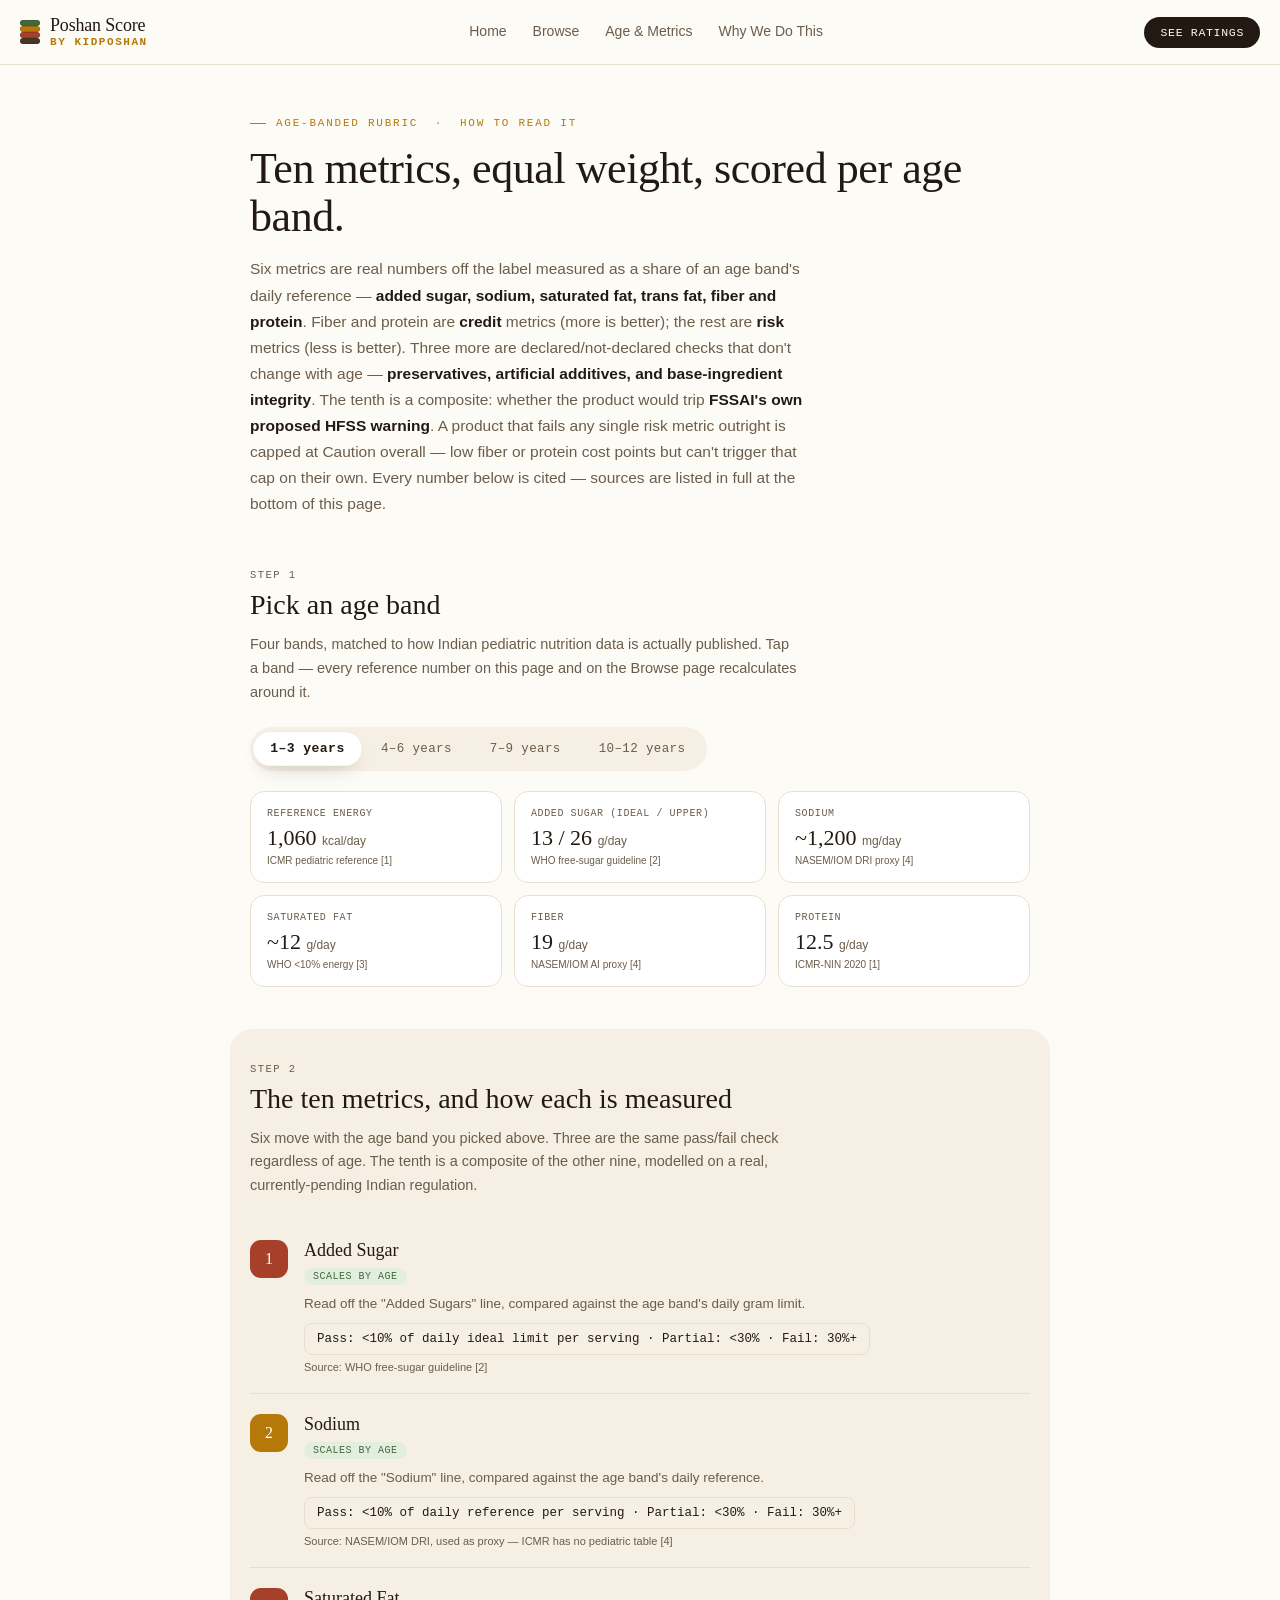
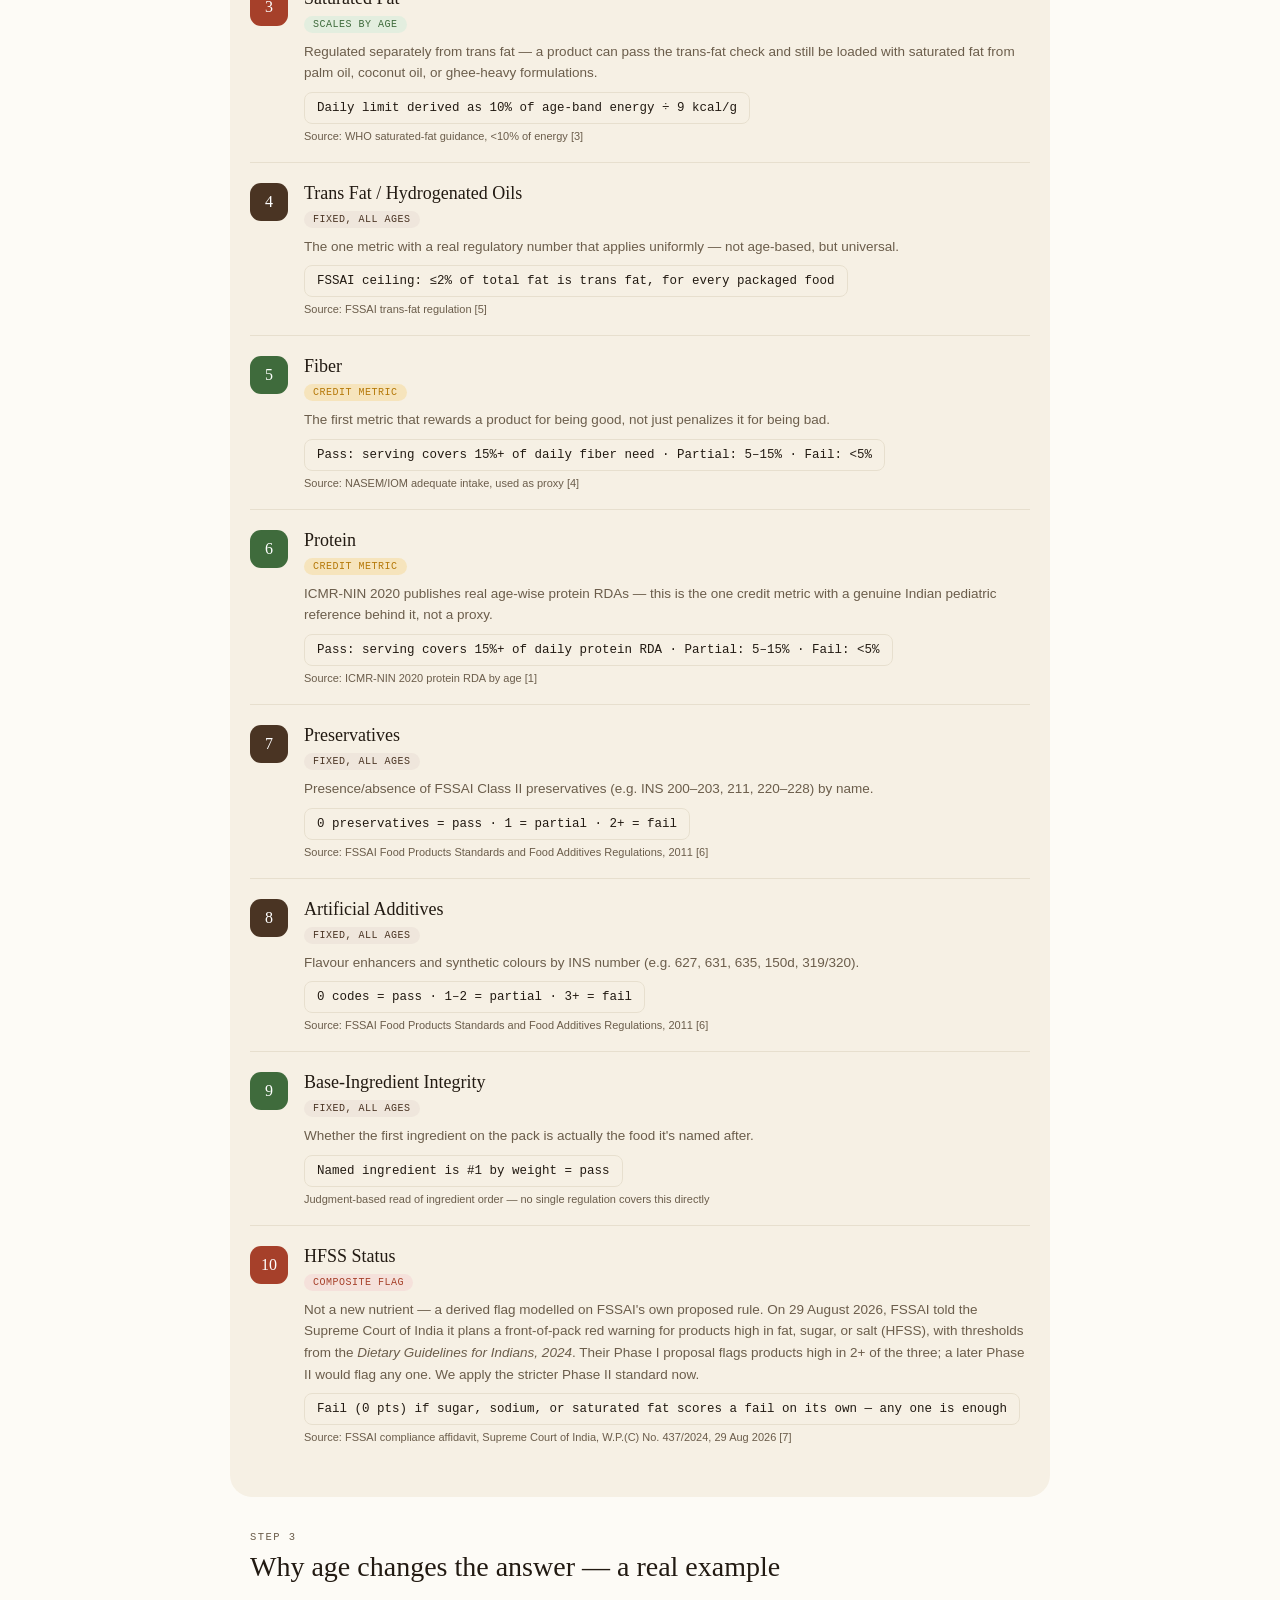
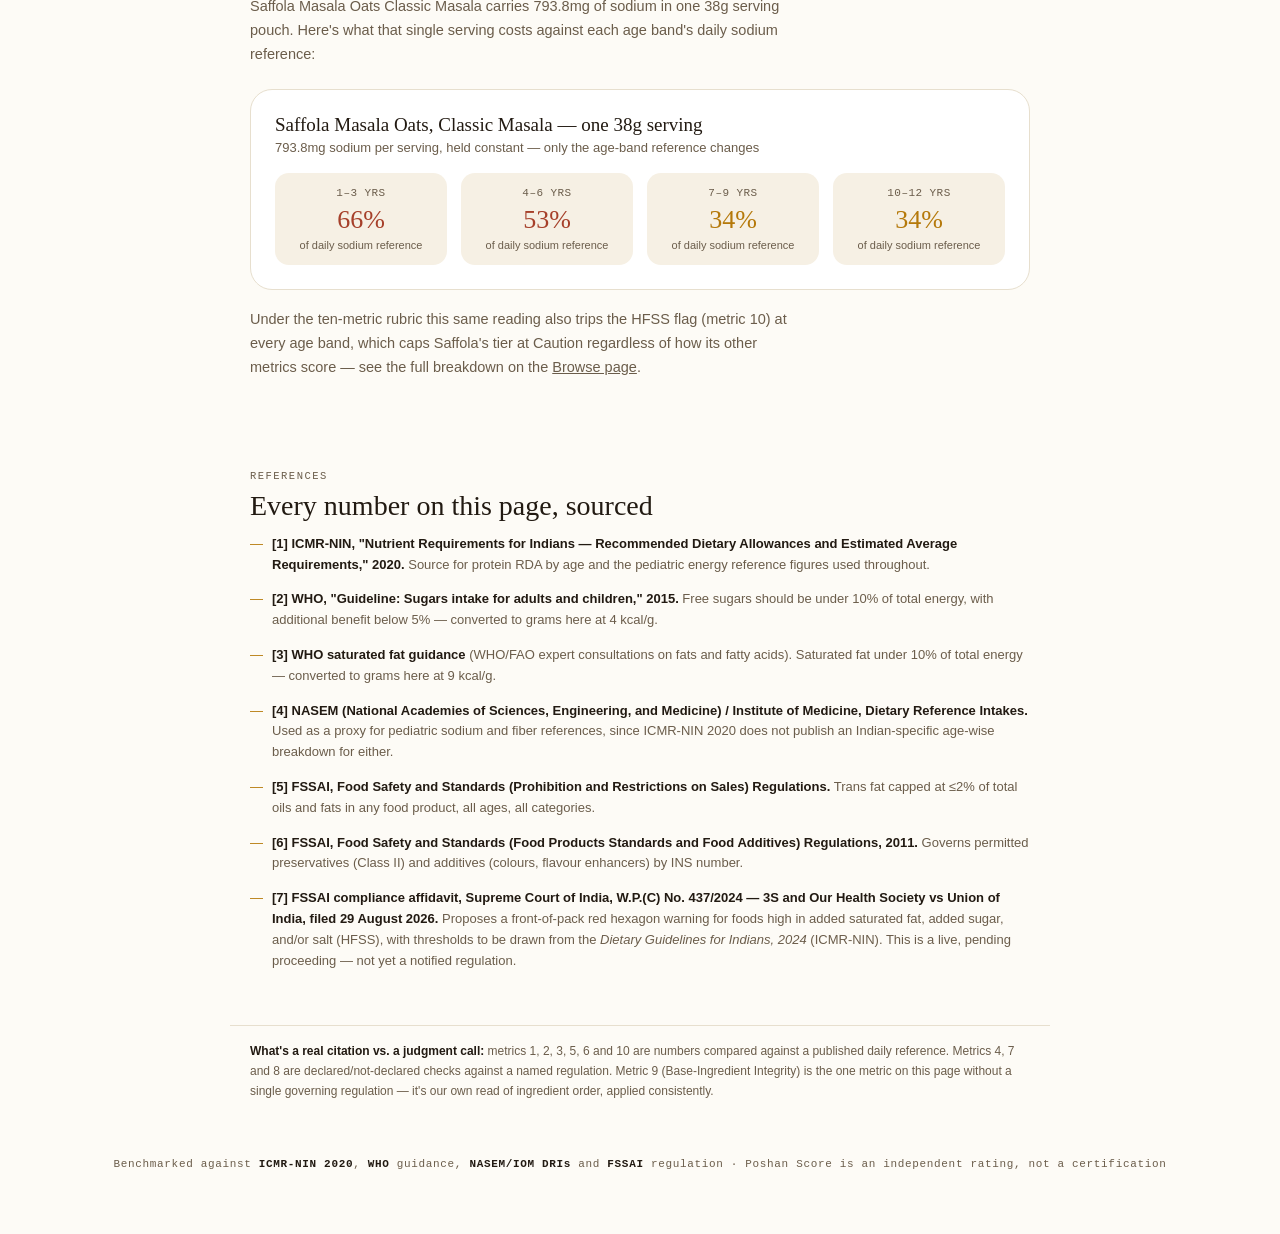
==== age-metrics.html @ 83ba3cb1 "Add files via upload" ====
<!DOCTYPE html>
<html lang="en">
<head>
<meta charset="UTF-8">
<meta name="viewport" content="width=device-width, initial-scale=1.0">
<title>Age &amp; Metrics — Poshan Score</title>
<style>
  :root{
    --bg:#FDFBF6;
    --bg-alt:#F6F0E4;
    --card:#FFFFFF;
    --line:#E7DFCE;
    --ink:#221A12;
    --ink-dim:#6B5D4B;
    --gold:#B5790A;
    --gold-soft:#F6E4BC;
    --green:#3F6B3C;
    --green-soft:#E3EEDF;
    --red:#A6402A;
    --red-soft:#F5E1DB;
    --brown:#4A3423;
    --brown-soft:#EFE6DC;
    --radius-lg:22px;
    --radius-md:14px;
    --font-display:'Iowan Old Style','Palatino Linotype','Book Antiqua', Georgia, serif;
    --font-body:-apple-system,BlinkMacSystemFont,'Segoe UI',Roboto,'Helvetica Neue',Arial,sans-serif;
    --font-mono:ui-monospace,'SF Mono',Menlo,Consolas,monospace;
  }
  *{box-sizing:border-box;}
  html{scroll-behavior:smooth;}
  body{ margin:0; background:var(--bg); color:var(--ink); font-family:var(--font-body); -webkit-font-smoothing:antialiased; }
  a{ color:inherit; }
  img,svg{ max-width:100%; }

  nav{
    position:sticky; top:0; z-index:40;
    display:flex; align-items:center; justify-content:space-between;
    padding:16px 20px;
    background:rgba(253,251,246,0.92);
    backdrop-filter:blur(10px);
    border-bottom:1px solid var(--line);
  }
  .brand{ display:flex; align-items:center; gap:10px; text-decoration:none; }
  .brand-mark{ position:relative; width:20px; height:24px; flex-shrink:0; }
  .brand-mark .tier{ position:absolute; left:0; right:0; height:6px; border-radius:3px; border:1px solid rgba(34,26,18,0.15); }
  .brand-mark .tier:nth-child(1){ top:0; background:var(--green); }
  .brand-mark .tier:nth-child(2){ top:6px; background:var(--gold); }
  .brand-mark .tier:nth-child(3){ top:12px; background:var(--red); }
  .brand-mark .tier:nth-child(4){ top:18px; background:var(--brown); }
  .brand-name{ font-family:var(--font-display); font-size:18px; line-height:1.05; letter-spacing:-0.01em; color:var(--ink); }
  .brand-name b{ display:block; color:var(--gold); font-size:11px; font-family:var(--font-mono); letter-spacing:0.14em; text-transform:uppercase; margin-top:2px; }
  .nav-links{ display:none; gap:26px; font-size:14px; color:var(--ink-dim); }
  .nav-links a{ text-decoration:none; transition:color .2s ease; position:relative; padding-bottom:2px; }
  .nav-links a::after{ content:''; position:absolute; left:0; bottom:0; width:100%; height:1px; background:var(--gold); transform:scaleX(0); transform-origin:left; transition:transform .25s ease; }
  .nav-links a:hover{ color:var(--gold); }
  .nav-links a:hover::after{ transform:scaleX(1); }
  @media(min-width:780px){ .nav-links{ display:flex; } }
  .nav-cta{ font-family:var(--font-mono); font-size:11.5px; letter-spacing:0.06em; text-transform:uppercase; background:var(--ink); color:var(--bg); padding:9px 16px; border-radius:100px; text-decoration:none; white-space:nowrap; }

  .hero{ max-width:820px; margin:0 auto; padding:52px 20px 10px; }
  .eyebrow{ font-family:var(--font-mono); font-size:11px; letter-spacing:0.16em; text-transform:uppercase; color:var(--gold); display:flex; align-items:center; gap:10px; margin-bottom:16px; position:relative; }
  .eyebrow::before{ content:''; width:0; height:1px; background:var(--gold); display:inline-block; animation:drawLine .6s ease forwards .1s; }
  @keyframes drawLine{ to{ width:16px; } }
  h1{ font-family:var(--font-display); font-weight:400; letter-spacing:-0.01em; font-size:clamp(30px, 6.5vw, 44px); line-height:1.08; margin:0 0 16px; color:var(--ink); opacity:0; animation:fadeUp .6s ease forwards .15s; }
  @keyframes fadeUp{ from{ opacity:0; transform:translateY(10px);} to{ opacity:1; transform:translateY(0);} }
  .lede{ font-size:15.5px; line-height:1.68; color:var(--ink-dim); max-width:66ch; margin:0 0 8px; opacity:0; animation:fadeUp .6s ease forwards .3s; }
  .lede b{ color:var(--ink); font-weight:600; }

  .section{ max-width:820px; margin:0 auto; padding:34px 20px; }
  .section-eyebrow{ font-family:var(--font-mono); font-size:10.5px; letter-spacing:0.14em; text-transform:uppercase; color:var(--ink-dim); margin-bottom:8px; }
  .section h2{ font-family:var(--font-display); font-size:clamp(22px,4vw,28px); font-weight:400; margin:0 0 12px; color:var(--ink); }
  .section p.intro{ font-size:14.5px; line-height:1.65; color:var(--ink-dim); max-width:68ch; margin:0 0 22px; }
  .section p.intro b{ color:var(--ink); }

  /* age tabs, popping off the white background */
  .age-tabs{ position:relative; display:flex; flex-wrap:wrap; gap:6px; margin-bottom:20px; background:var(--bg-alt); border-radius:100px; padding:6px; width:fit-content; }
  .age-tab{
    position:relative; z-index:1; font-family:var(--font-mono); font-size:12.5px; letter-spacing:0.03em;
    padding:9px 16px; border-radius:100px; border:none;
    background:transparent; color:var(--ink-dim); cursor:pointer;
    transition:color .2s ease, transform .15s ease;
  }
  .age-tab.active{ background:var(--card); color:var(--ink); font-weight:600; transform:scale(1.05); box-shadow:0 8px 18px -8px rgba(34,26,18,0.25); }
  .age-tab:active{ transform:scale(0.96); }

  .age-panel{ display:none; }
  .age-panel.active{ display:block; animation:panelPop .45s cubic-bezier(.2,.8,.2,1); }
  @keyframes panelPop{ from{ opacity:0; transform:translateY(10px) scale(0.98); } to{ opacity:1; transform:translateY(0) scale(1); } }
  @media (prefers-reduced-motion: reduce){
    .age-panel.active{ animation:none; }
    .refcard{ opacity:1; transform:none; animation:none !important; }
    .metric-row:hover .metric-badge{ transform:none; }
  }

  .refcard-grid{ display:grid; gap:12px; grid-template-columns:1fr 1fr; margin-bottom:8px; }
  @media(min-width:600px){ .refcard-grid{ grid-template-columns:repeat(3,1fr); } }
  .refcard{ background:var(--card); border:1px solid var(--line); border-radius:var(--radius-md); padding:16px; transition:transform .2s ease, box-shadow .2s ease; opacity:0; transform:translateY(10px) scale(0.97); }
  .age-panel.active .refcard{ animation:refcardPop .45s cubic-bezier(.2,.8,.2,1) forwards; }
  .age-panel.active .refcard:nth-child(1){ animation-delay:.03s; }
  .age-panel.active .refcard:nth-child(2){ animation-delay:.08s; }
  .age-panel.active .refcard:nth-child(3){ animation-delay:.13s; }
  .age-panel.active .refcard:nth-child(4){ animation-delay:.18s; }
  .age-panel.active .refcard:nth-child(5){ animation-delay:.23s; }
  .age-panel.active .refcard:nth-child(6){ animation-delay:.28s; }
  @keyframes refcardPop{ to{ opacity:1; transform:translateY(0) scale(1); } }
  .refcard:hover{ transform:translateY(-3px); box-shadow:0 14px 24px -14px rgba(74,52,35,0.25); }
  .refcard .label{ font-family:var(--font-mono); font-size:10px; letter-spacing:0.06em; text-transform:uppercase; color:var(--ink-dim); margin-bottom:6px; }
  .refcard .value{ font-family:var(--font-display); font-size:22px; color:var(--ink); }
  .refcard .value small{ font-family:var(--font-body); font-size:12px; color:var(--ink-dim); }
  .refcard .src{ font-size:10px; color:var(--ink-dim); margin-top:4px; }

  /* metrics list */
  .metric-row{
    display:grid; grid-template-columns:auto 1fr; gap:16px;
    padding:20px 0; border-bottom:1px solid var(--line);
    opacity:0; transform:translateY(10px);
  }
  .metric-row.in-view{ animation:rowRise .5s ease forwards; }
  .metric-row:last-child{ border-bottom:none; }
  @keyframes rowRise{ to{ opacity:1; transform:translateY(0); } }
  .metric-badge{
    width:38px; height:38px; border-radius:11px; flex-shrink:0;
    display:flex; align-items:center; justify-content:center;
    font-family:var(--font-display); font-size:16px; color:#fff;
    transition:transform .25s cubic-bezier(.2,.8,.2,1);
  }
  .metric-row:hover .metric-badge{ transform:rotate(-6deg) scale(1.1); }
  .metric-row h3{ font-family:var(--font-display); font-size:18px; font-weight:400; margin:0 0 4px; }
  .metric-row .scaling{
    display:inline-block; font-family:var(--font-mono); font-size:10px; letter-spacing:0.05em;
    text-transform:uppercase; padding:3px 9px; border-radius:100px; margin-bottom:8px; margin-right:6px;
  }
  .scaling.byage{ background:var(--green-soft); color:var(--green); }
  .scaling.fixed{ background:var(--brown-soft); color:var(--brown); }
  .scaling.credit{ background:var(--gold-soft); color:var(--gold); }
  .scaling.composite{ background:var(--red-soft); color:var(--red); }
  .metric-row p{ font-size:13.5px; line-height:1.6; color:var(--ink-dim); margin:0 0 8px; }
  .metric-row .threshold{ font-family:var(--font-mono); font-size:12.5px; color:var(--ink); background:var(--bg-alt); border:1px solid var(--line); padding:8px 12px; border-radius:8px; display:inline-block; }
  .metric-row .cite{ font-size:11px; color:var(--ink-dim); margin-top:6px; }
  .metric-row .cite a{ color:var(--gold); text-decoration:none; border-bottom:1px dotted var(--gold); }

  /* worked example */
  .example{ background:var(--card); border:1px solid var(--line); border-radius:var(--radius-lg); padding:24px; margin-top:6px; }
  .example h3{ font-family:var(--font-display); font-size:19px; font-weight:400; margin:0 0 4px; }
  .example .sub{ font-size:13px; color:var(--ink-dim); margin:0 0 18px; }
  .example-grid{ display:grid; gap:14px; grid-template-columns:1fr; }
  @media(min-width:600px){ .example-grid{ grid-template-columns:1fr 1fr 1fr 1fr; } }
  .example-cell{ background:var(--bg-alt); border-radius:var(--radius-md); padding:14px; text-align:center; transition:transform .2s ease; }
  .example-cell:hover{ transform:translateY(-3px); }
  .example-cell .age{ font-family:var(--font-mono); font-size:11px; color:var(--ink-dim); text-transform:uppercase; letter-spacing:0.04em; margin-bottom:6px; }
  .example-cell .pct{ font-family:var(--font-display); font-size:26px; color:var(--ink); }
  .example-cell.flag-high .pct{ color:var(--red); }
  .example-cell.flag-mid .pct{ color:var(--gold); }
  .example-cell .caption{ font-size:11px; color:var(--ink-dim); margin-top:4px; }

  /* sources */
  .sources-list{ list-style:none; margin:0; padding:0; display:flex; flex-direction:column; gap:14px; }
  .sources-list li{ font-size:13px; line-height:1.6; color:var(--ink-dim); padding-left:22px; position:relative; }
  .sources-list li::before{ content:'\2014'; position:absolute; left:0; color:var(--gold); }
  .sources-list b{ color:var(--ink); }
  .sources-list a{ color:var(--gold); text-decoration:none; border-bottom:1px dotted var(--gold); }

  .note{ max-width:820px; margin:20px auto 0; padding:16px 20px; font-size:12px; line-height:1.65; color:var(--ink-dim); border-top:1px solid var(--line); }
  .note b{ color:var(--ink); }

  footer{ text-align:center; padding:40px 20px 60px; font-family:var(--font-mono); font-size:11px; letter-spacing:0.06em; color:var(--ink-dim); }
  footer b{ color:var(--ink); }
</style>
</head>
<body>

<nav>
  <a class="brand" href="index.html">
    <div class="brand-mark"><div class="tier"></div><div class="tier"></div><div class="tier"></div><div class="tier"></div></div>
    <div class="brand-name">Poshan Score<b>by Kidposhan</b></div>
  </a>
  <div class="nav-links">
    <a href="index.html">Home</a>
    <a href="browse.html">Browse</a>
    <a href="age-metrics.html">Age &amp; Metrics</a>
    <a href="why-we-do-this.html">Why We Do This</a>
  </div>
  <a class="nav-cta" href="browse.html">See ratings</a>
</nav>

<header class="hero">
  <div class="eyebrow">Age-banded rubric &nbsp;·&nbsp; How to read it</div>
  <h1>Ten metrics, equal weight, scored per age band.</h1>
  <p class="lede">
    Six metrics are real numbers off the label measured as a share of an age band's daily reference —
    <b>added sugar, sodium, saturated fat, trans fat, fiber and protein</b>. Fiber and protein are
    <b>credit</b> metrics (more is better); the rest are <b>risk</b> metrics (less is better). Three more
    are declared/not-declared checks that don't change with age — <b>preservatives, artificial additives,
    and base-ingredient integrity</b>. The tenth is a composite: whether the product would trip
    <b>FSSAI's own proposed HFSS warning</b>. A product that fails any single risk metric outright is
    capped at Caution overall — low fiber or protein cost points but can't trigger that cap on their own.
    Every number below is cited — sources are listed in full at the bottom of this page.
  </p>
</header>

<!-- AGE REFERENCE -->
<section class="section" id="age-reference">
  <div class="section-eyebrow">Step 1</div>
  <h2>Pick an age band</h2>
  <p class="intro">
    Four bands, matched to how Indian pediatric nutrition data is actually published. Tap a band —
    every reference number on this page and on the Browse page recalculates around it.
  </p>

  <div class="age-tabs" id="ageTabs">
    <button class="age-tab active" data-age="1-3">1–3 years</button>
    <button class="age-tab" data-age="4-6">4–6 years</button>
    <button class="age-tab" data-age="7-9">7–9 years</button>
    <button class="age-tab" data-age="10-12">10–12 years</button>
  </div>

  <div class="age-panel active" data-age="1-3">
    <div class="refcard-grid">
      <div class="refcard"><div class="label">Reference energy</div><div class="value">1,060 <small>kcal/day</small></div><div class="src">ICMR pediatric reference [1]</div></div>
      <div class="refcard"><div class="label">Added sugar (ideal / upper)</div><div class="value">13 / 26 <small>g/day</small></div><div class="src">WHO free-sugar guideline [2]</div></div>
      <div class="refcard"><div class="label">Sodium</div><div class="value">~1,200 <small>mg/day</small></div><div class="src">NASEM/IOM DRI proxy [4]</div></div>
      <div class="refcard"><div class="label">Saturated fat</div><div class="value">~12 <small>g/day</small></div><div class="src">WHO &lt;10% energy [3]</div></div>
      <div class="refcard"><div class="label">Fiber</div><div class="value">19 <small>g/day</small></div><div class="src">NASEM/IOM AI proxy [4]</div></div>
      <div class="refcard"><div class="label">Protein</div><div class="value">12.5 <small>g/day</small></div><div class="src">ICMR-NIN 2020 [1]</div></div>
    </div>
  </div>
  <div class="age-panel" data-age="4-6">
    <div class="refcard-grid">
      <div class="refcard"><div class="label">Reference energy</div><div class="value">1,350 <small>kcal/day</small></div><div class="src">ICMR pediatric reference [1]</div></div>
      <div class="refcard"><div class="label">Added sugar (ideal / upper)</div><div class="value">17 / 34 <small>g/day</small></div><div class="src">WHO free-sugar guideline [2]</div></div>
      <div class="refcard"><div class="label">Sodium</div><div class="value">~1,500 <small>mg/day</small></div><div class="src">NASEM/IOM DRI proxy [4]</div></div>
      <div class="refcard"><div class="label">Saturated fat</div><div class="value">~15 <small>g/day</small></div><div class="src">WHO &lt;10% energy [3]</div></div>
      <div class="refcard"><div class="label">Fiber</div><div class="value">25 <small>g/day</small></div><div class="src">NASEM/IOM AI proxy [4]</div></div>
      <div class="refcard"><div class="label">Protein</div><div class="value">16 <small>g/day</small></div><div class="src">ICMR-NIN 2020 [1]</div></div>
    </div>
  </div>
  <div class="age-panel" data-age="7-9">
    <div class="refcard-grid">
      <div class="refcard"><div class="label">Reference energy</div><div class="value">1,690 <small>kcal/day</small></div><div class="src">ICMR pediatric reference [1]</div></div>
      <div class="refcard"><div class="label">Added sugar (ideal / upper)</div><div class="value">21 / 42 <small>g/day</small></div><div class="src">WHO free-sugar guideline [2]</div></div>
      <div class="refcard"><div class="label">Sodium</div><div class="value">~1,800 <small>mg/day</small></div><div class="src">NASEM/IOM DRI proxy [4]</div></div>
      <div class="refcard"><div class="label">Saturated fat</div><div class="value">~19 <small>g/day</small></div><div class="src">WHO &lt;10% energy [3]</div></div>
      <div class="refcard"><div class="label">Fiber</div><div class="value">26 <small>g/day</small></div><div class="src">NASEM/IOM AI proxy [4]</div></div>
      <div class="refcard"><div class="label">Protein</div><div class="value">23 <small>g/day</small></div><div class="src">ICMR-NIN 2020 [1]</div></div>
    </div>
  </div>
  <div class="age-panel" data-age="10-12">
    <div class="refcard-grid">
      <div class="refcard"><div class="label">Reference energy</div><div class="value">2,150 <small>kcal/day</small></div><div class="src">ICMR pediatric reference [1]</div></div>
      <div class="refcard"><div class="label">Added sugar (ideal / upper)</div><div class="value">27 / 54 <small>g/day</small></div><div class="src">WHO free-sugar guideline [2]</div></div>
      <div class="refcard"><div class="label">Sodium</div><div class="value">~2,000 <small>mg/day</small></div><div class="src">NASEM/IOM DRI proxy [4]</div></div>
      <div class="refcard"><div class="label">Saturated fat</div><div class="value">~24 <small>g/day</small></div><div class="src">WHO &lt;10% energy [3]</div></div>
      <div class="refcard"><div class="label">Fiber</div><div class="value">31 <small>g/day</small></div><div class="src">NASEM/IOM AI proxy [4]</div></div>
      <div class="refcard"><div class="label">Protein</div><div class="value">32.5 <small>g/day</small></div><div class="src">ICMR-NIN 2020 [1]</div></div>
    </div>
  </div>
</section>

<!-- TEN METRICS -->
<section class="section" id="ten-metrics" style="background:var(--bg-alt); border-radius:var(--radius-lg);">
  <div class="section-eyebrow">Step 2</div>
  <h2>The ten metrics, and how each is measured</h2>
  <p class="intro">
    Six move with the age band you picked above. Three are the same pass/fail check regardless of age.
    The tenth is a composite of the other nine, modelled on a real, currently-pending Indian regulation.
  </p>

  <div class="metric-row">
    <div class="metric-badge" style="background:var(--red);">1</div>
    <div>
      <h3>Added Sugar</h3>
      <span class="scaling byage">Scales by age</span>
      <p>Read off the "Added Sugars" line, compared against the age band's daily gram limit.</p>
      <div class="threshold">Pass: &lt;10% of daily ideal limit per serving · Partial: &lt;30% · Fail: 30%+</div>
      <div class="cite">Source: WHO free-sugar guideline [2]</div>
    </div>
  </div>

  <div class="metric-row">
    <div class="metric-badge" style="background:var(--gold);">2</div>
    <div>
      <h3>Sodium</h3>
      <span class="scaling byage">Scales by age</span>
      <p>Read off the "Sodium" line, compared against the age band's daily reference.</p>
      <div class="threshold">Pass: &lt;10% of daily reference per serving · Partial: &lt;30% · Fail: 30%+</div>
      <div class="cite">Source: NASEM/IOM DRI, used as proxy — ICMR has no pediatric table [4]</div>
    </div>
  </div>

  <div class="metric-row">
    <div class="metric-badge" style="background:var(--red);">3</div>
    <div>
      <h3>Saturated Fat</h3>
      <span class="scaling byage">Scales by age</span>
      <p>Regulated separately from trans fat — a product can pass the trans-fat check and still be loaded
      with saturated fat from palm oil, coconut oil, or ghee-heavy formulations.</p>
      <div class="threshold">Daily limit derived as 10% of age-band energy ÷ 9 kcal/g</div>
      <div class="cite">Source: WHO saturated-fat guidance, &lt;10% of energy [3]</div>
    </div>
  </div>

  <div class="metric-row">
    <div class="metric-badge" style="background:var(--brown);">4</div>
    <div>
      <h3>Trans Fat / Hydrogenated Oils</h3>
      <span class="scaling fixed">Fixed, all ages</span>
      <p>The one metric with a real regulatory number that applies uniformly — not age-based, but universal.</p>
      <div class="threshold">FSSAI ceiling: ≤2% of total fat is trans fat, for every packaged food</div>
      <div class="cite">Source: FSSAI trans-fat regulation [5]</div>
    </div>
  </div>

  <div class="metric-row">
    <div class="metric-badge" style="background:var(--green);">5</div>
    <div>
      <h3>Fiber</h3>
      <span class="scaling credit">Credit metric</span>
      <p>The first metric that rewards a product for being good, not just penalizes it for being bad.</p>
      <div class="threshold">Pass: serving covers 15%+ of daily fiber need · Partial: 5–15% · Fail: &lt;5%</div>
      <div class="cite">Source: NASEM/IOM adequate intake, used as proxy [4]</div>
    </div>
  </div>

  <div class="metric-row">
    <div class="metric-badge" style="background:var(--green);">6</div>
    <div>
      <h3>Protein</h3>
      <span class="scaling credit">Credit metric</span>
      <p>ICMR-NIN 2020 publishes real age-wise protein RDAs — this is the one credit metric with a genuine
      Indian pediatric reference behind it, not a proxy.</p>
      <div class="threshold">Pass: serving covers 15%+ of daily protein RDA · Partial: 5–15% · Fail: &lt;5%</div>
      <div class="cite">Source: ICMR-NIN 2020 protein RDA by age [1]</div>
    </div>
  </div>

  <div class="metric-row">
    <div class="metric-badge" style="background:var(--brown);">7</div>
    <div>
      <h3>Preservatives</h3>
      <span class="scaling fixed">Fixed, all ages</span>
      <p>Presence/absence of FSSAI Class II preservatives (e.g. INS 200–203, 211, 220–228) by name.</p>
      <div class="threshold">0 preservatives = pass · 1 = partial · 2+ = fail</div>
      <div class="cite">Source: FSSAI Food Products Standards and Food Additives Regulations, 2011 [6]</div>
    </div>
  </div>

  <div class="metric-row">
    <div class="metric-badge" style="background:var(--brown);">8</div>
    <div>
      <h3>Artificial Additives</h3>
      <span class="scaling fixed">Fixed, all ages</span>
      <p>Flavour enhancers and synthetic colours by INS number (e.g. 627, 631, 635, 150d, 319/320).</p>
      <div class="threshold">0 codes = pass · 1–2 = partial · 3+ = fail</div>
      <div class="cite">Source: FSSAI Food Products Standards and Food Additives Regulations, 2011 [6]</div>
    </div>
  </div>

  <div class="metric-row">
    <div class="metric-badge" style="background:var(--green);">9</div>
    <div>
      <h3>Base-Ingredient Integrity</h3>
      <span class="scaling fixed">Fixed, all ages</span>
      <p>Whether the first ingredient on the pack is actually the food it's named after.</p>
      <div class="threshold">Named ingredient is #1 by weight = pass</div>
      <div class="cite">Judgment-based read of ingredient order — no single regulation covers this directly</div>
    </div>
  </div>

  <div class="metric-row">
    <div class="metric-badge" style="background:var(--red);">10</div>
    <div>
      <h3>HFSS Status</h3>
      <span class="scaling composite">Composite flag</span>
      <p>Not a new nutrient — a derived flag modelled on FSSAI's own proposed rule. On 29 August 2026,
      FSSAI told the Supreme Court of India it plans a front-of-pack red warning for products high in
      fat, sugar, or salt (HFSS), with thresholds from the <i>Dietary Guidelines for Indians, 2024</i>.
      Their Phase I proposal flags products high in 2+ of the three; a later Phase II would flag any one.
      We apply the stricter Phase II standard now.</p>
      <div class="threshold">Fail (0 pts) if sugar, sodium, or saturated fat scores a fail on its own — any one is enough</div>
      <div class="cite">Source: FSSAI compliance affidavit, Supreme Court of India, W.P.(C) No. 437/2024, 29 Aug 2026 [7]</div>
    </div>
  </div>
</section>

<!-- WORKED EXAMPLE -->
<section class="section" id="worked-example">
  <div class="section-eyebrow">Step 3</div>
  <h2>Why age changes the answer — a real example</h2>
  <p class="intro">
    Saffola Masala Oats Classic Masala carries 793.8mg of sodium in one 38g serving pouch. Here's what
    that single serving costs against each age band's daily sodium reference:
  </p>

  <div class="example">
    <h3>Saffola Masala Oats, Classic Masala — one 38g serving</h3>
    <p class="sub">793.8mg sodium per serving, held constant — only the age-band reference changes</p>
    <div class="example-grid">
      <div class="example-cell flag-high"><div class="age">1–3 yrs</div><div class="pct" data-target="66">0%</div><div class="caption">of daily sodium reference</div></div>
      <div class="example-cell flag-high"><div class="age">4–6 yrs</div><div class="pct" data-target="53">0%</div><div class="caption">of daily sodium reference</div></div>
      <div class="example-cell flag-mid"><div class="age">7–9 yrs</div><div class="pct" data-target="44">0%</div><div class="caption">of daily sodium reference</div></div>
      <div class="example-cell flag-mid"><div class="age">10–12 yrs</div><div class="pct" data-target="40">0%</div><div class="caption">of daily sodium reference</div></div>
    </div>
  </div>

  <p class="intro" style="margin-top:18px;">
    Under the ten-metric rubric this same reading also trips the HFSS flag (metric 10) at every age band,
    which caps Saffola's tier at Caution regardless of how its other metrics score — see the full
    breakdown on the <a href="browse.html">Browse page</a>.
  </p>
</section>

<!-- SOURCES -->
<section class="section" id="sources">
  <div class="section-eyebrow">References</div>
  <h2>Every number on this page, sourced</h2>
  <ol class="sources-list">
    <li><b>[1] ICMR-NIN, "Nutrient Requirements for Indians — Recommended Dietary Allowances and Estimated Average Requirements," 2020.</b> Source for protein RDA by age and the pediatric energy reference figures used throughout.</li>
    <li><b>[2] WHO, "Guideline: Sugars intake for adults and children," 2015.</b> Free sugars should be under 10% of total energy, with additional benefit below 5% — converted to grams here at 4 kcal/g.</li>
    <li><b>[3] WHO saturated fat guidance</b> (WHO/FAO expert consultations on fats and fatty acids). Saturated fat under 10% of total energy — converted to grams here at 9 kcal/g.</li>
    <li><b>[4] NASEM (National Academies of Sciences, Engineering, and Medicine) / Institute of Medicine, Dietary Reference Intakes.</b> Used as a proxy for pediatric sodium and fiber references, since ICMR-NIN 2020 does not publish an Indian-specific age-wise breakdown for either.</li>
    <li><b>[5] FSSAI, Food Safety and Standards (Prohibition and Restrictions on Sales) Regulations.</b> Trans fat capped at ≤2% of total oils and fats in any food product, all ages, all categories.</li>
    <li><b>[6] FSSAI, Food Safety and Standards (Food Products Standards and Food Additives) Regulations, 2011.</b> Governs permitted preservatives (Class II) and additives (colours, flavour enhancers) by INS number.</li>
    <li><b>[7] FSSAI compliance affidavit, Supreme Court of India, W.P.(C) No. 437/2024 — 3S and Our Health Society vs Union of India, filed 29 August 2026.</b> Proposes a front-of-pack red hexagon warning for foods high in added saturated fat, added sugar, and/or salt (HFSS), with thresholds to be drawn from the <i>Dietary Guidelines for Indians, 2024</i> (ICMR-NIN). This is a live, pending proceeding — not yet a notified regulation.</li>
  </ol>
</section>

<p class="note">
  <b>What's a real citation vs. a judgment call:</b> metrics 1, 2, 3, 5, 6 and 10 are numbers compared
  against a published daily reference. Metrics 4, 7 and 8 are declared/not-declared checks against a
  named regulation. Metric 9 (Base-Ingredient Integrity) is the one metric on this page without a single
  governing regulation — it's our own read of ingredient order, applied consistently.
</p>

<footer>
  Benchmarked against <b>ICMR-NIN 2020</b>, <b>WHO</b> guidance, <b>NASEM/IOM DRIs</b> and <b>FSSAI</b>
  regulation · Poshan Score is an independent rating, not a certification
</footer>

<script>
  const tabs = document.querySelectorAll('.age-tab');
  const panels = document.querySelectorAll('.age-panel');
  tabs.forEach(tab => {
    tab.addEventListener('click', () => {
      const age = tab.getAttribute('data-age');
      tabs.forEach(t => t.classList.toggle('active', t === tab));
      panels.forEach(p => p.classList.toggle('active', p.getAttribute('data-age') === age));
    });
  });

  // staggered reveal for the metric rows as they scroll into view
  const rowObserver = new IntersectionObserver((entries) => {
    entries.forEach((entry, i) => {
      if (entry.isIntersecting) {
        setTimeout(() => entry.target.classList.add('in-view'), i * 60);
        rowObserver.unobserve(entry.target);
      }
    });
  }, { threshold: 0.15 });
  document.querySelectorAll('.metric-row').forEach(row => rowObserver.observe(row));

  // count-up animation for the worked example percentages
  function animateCount(el){
    const target = parseInt(el.getAttribute('data-target'), 10);
    let current = 0;
    const step = Math.max(1, Math.round(target / 30));
    const tick = () => {
      current = Math.min(target, current + step);
      el.textContent = current + '%';
      if (current < target) requestAnimationFrame(tick);
    };
    tick();
  }
  const countObserver = new IntersectionObserver((entries) => {
    entries.forEach(entry => {
      if (entry.isIntersecting) {
        document.querySelectorAll('.example-cell .pct').forEach(animateCount);
        countObserver.disconnect();
      }
    });
  }, { threshold: 0.3 });
  const exampleEl = document.querySelector('.example');
  if (exampleEl) countObserver.observe(exampleEl);
</script>

</body>
</html>
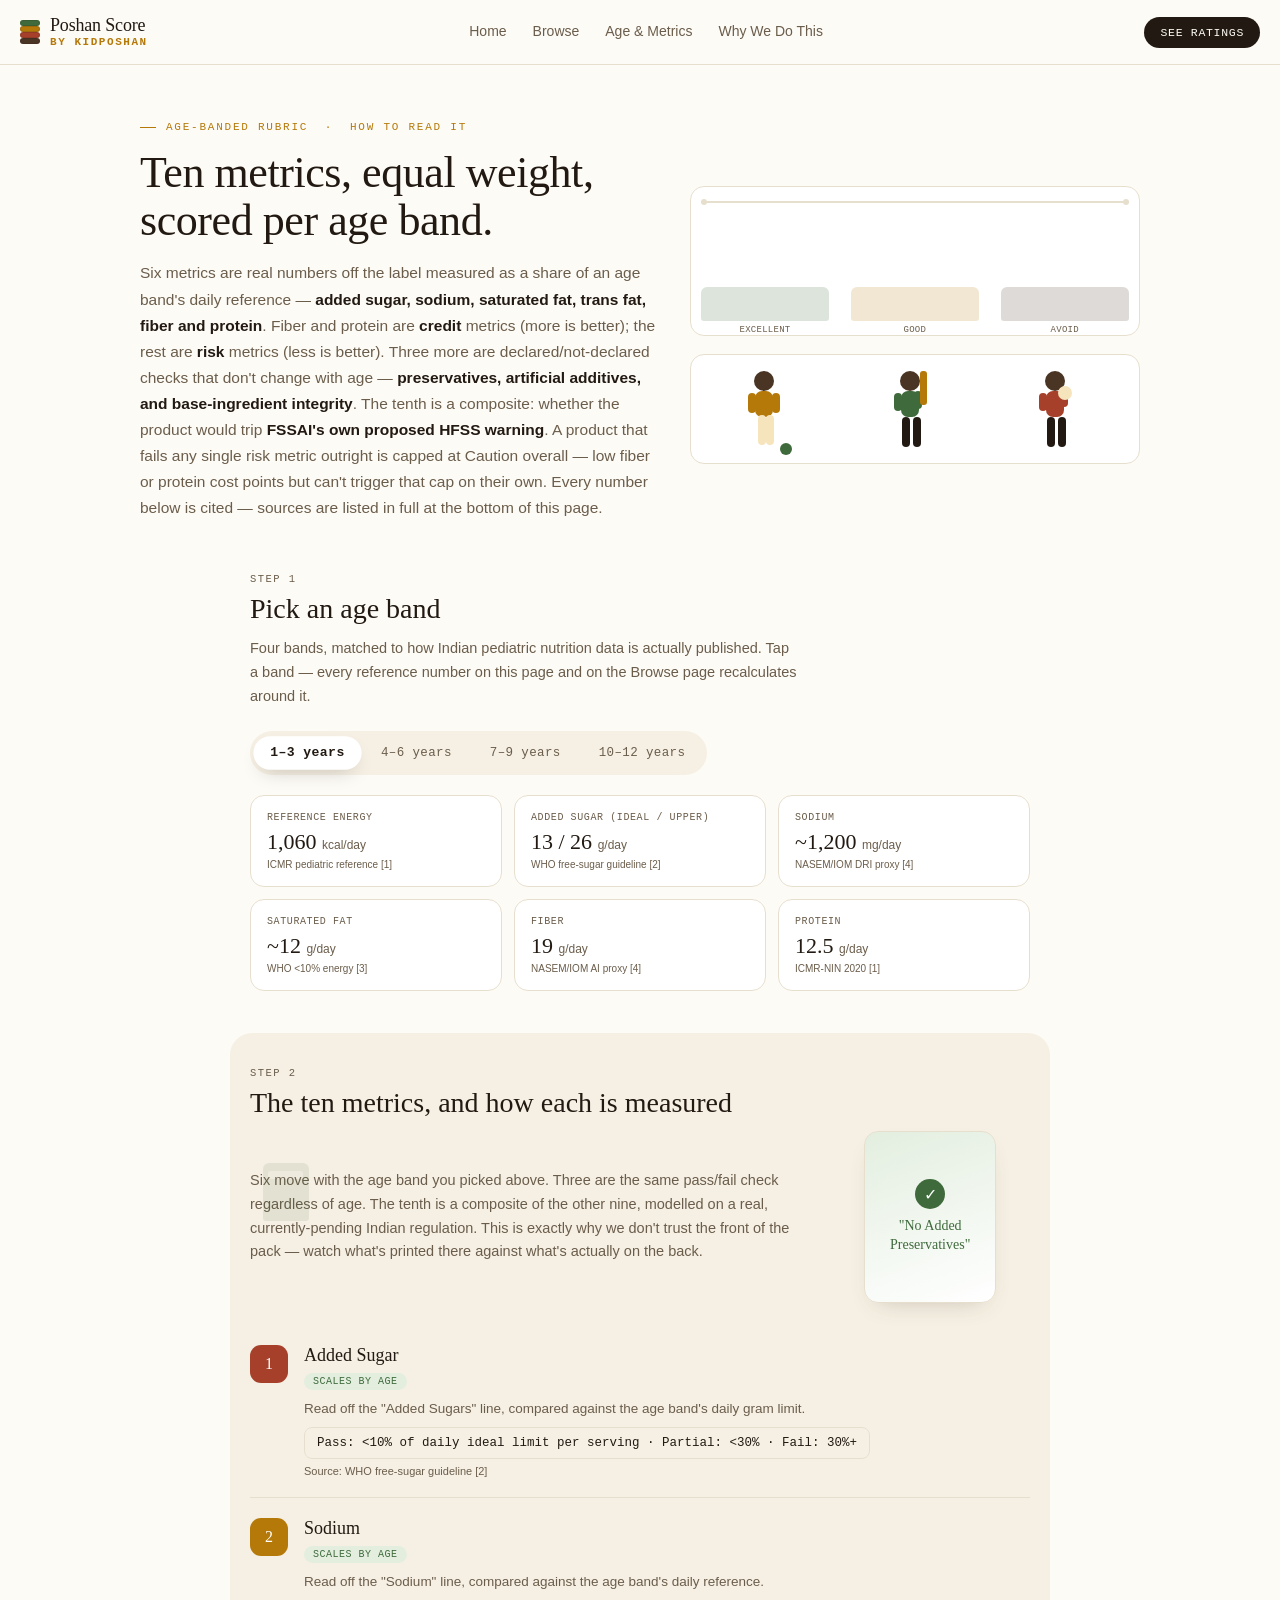
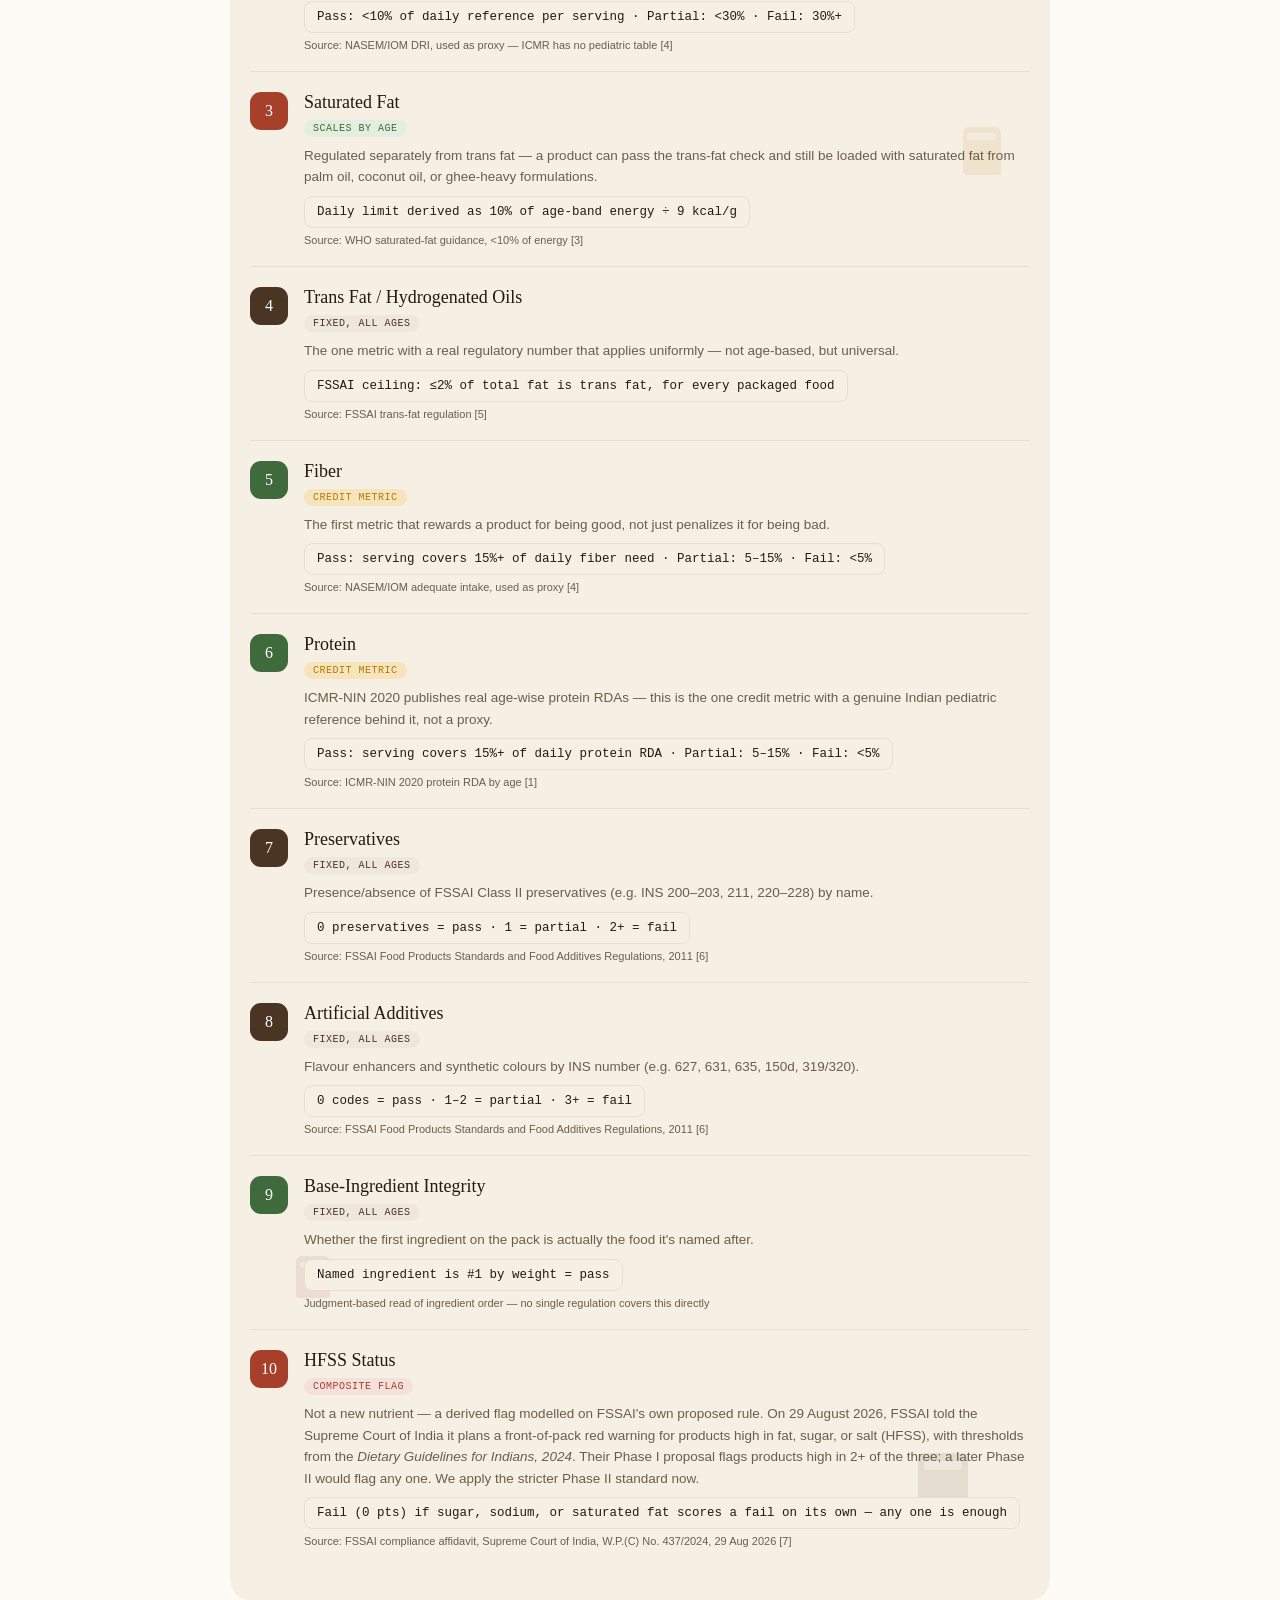
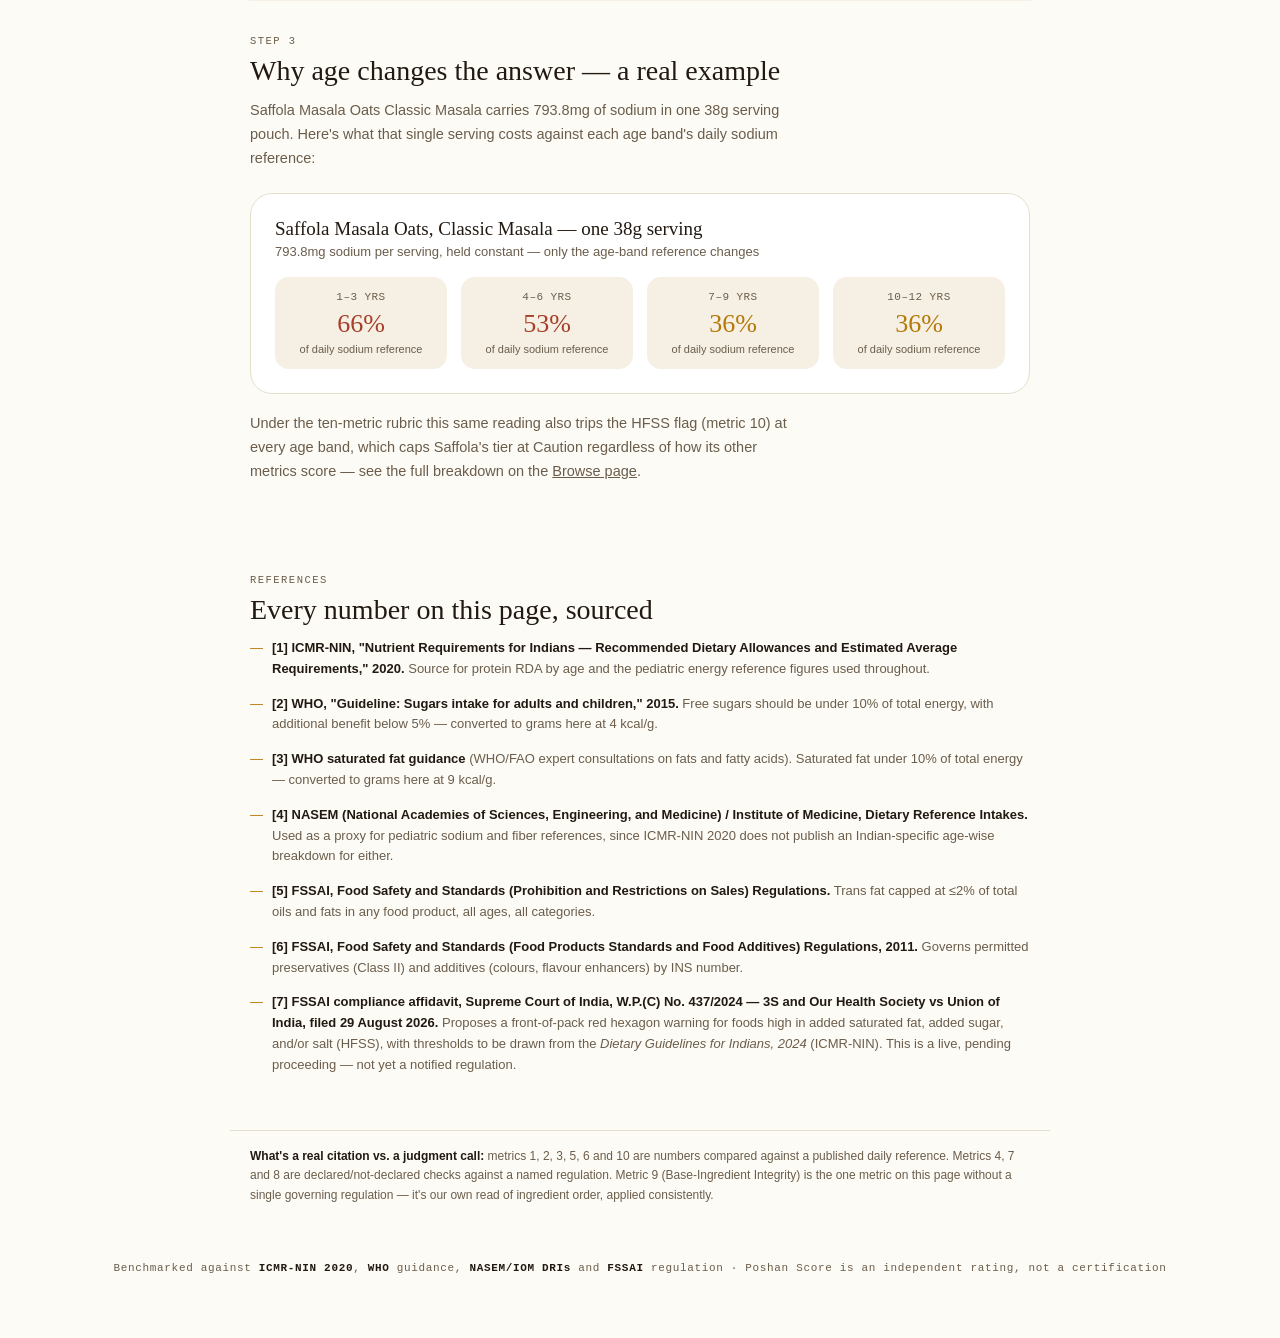
==== commit 4a419f9b: "Add files via upload" ====
--- a/age-metrics.html
+++ b/age-metrics.html
@@ -58,6 +58,129 @@
   .nav-cta{ font-family:var(--font-mono); font-size:11.5px; letter-spacing:0.06em; text-transform:uppercase; background:var(--ink); color:var(--bg); padding:9px 16px; border-radius:100px; text-decoration:none; white-space:nowrap; }
 
   .hero{ max-width:820px; margin:0 auto; padding:52px 20px 10px; }
+  @media(min-width:900px){
+    .hero{ max-width:1080px; display:flex; align-items:center; gap:32px; padding:56px 40px 10px; }
+    .hero-text{ flex:1.15; }
+    .hero-visual{ flex:1; }
+  }
+
+  /* ---- package sorting scene ---- */
+  .hero-visual{ display:flex; flex-direction:column; gap:18px; margin-top:34px; }
+  @media(min-width:900px){ .hero-visual{ margin-top:0; } }
+  .sort-scene{ position:relative; height:150px; background:var(--card); border:1px solid var(--line); border-radius:var(--radius-md); overflow:hidden; padding:14px 10px 0; }
+  .sort-belt{ position:absolute; top:14px; left:10px; right:10px; height:2px; background:var(--line); }
+  .sort-belt::before, .sort-belt::after{ content:''; position:absolute; top:-2px; width:6px; height:6px; border-radius:50%; background:var(--line); }
+  .sort-belt::before{ left:0; }
+  .sort-belt::after{ right:0; }
+
+  .pkg{ position:absolute; top:8px; width:22px; height:26px; border-radius:5px 5px 3px 3px; opacity:0; }
+  .pkg::before{ content:''; position:absolute; top:3px; left:2px; right:2px; height:3px; background:rgba(255,255,255,0.55); border-radius:2px; }
+  .pkg.pkg-a{ left:14%; background:var(--green); animation:dropA 4.5s ease-in-out infinite; }
+  .pkg.pkg-b{ left:46%; background:var(--gold); animation:dropB 4.5s ease-in-out infinite; animation-delay:.5s; }
+  .pkg.pkg-c{ left:78%; background:var(--brown); animation:dropC 4.5s ease-in-out infinite; animation-delay:1s; }
+
+  @keyframes dropA{
+    0%{ opacity:0; transform:translate(0,0) rotate(0deg); }
+    8%{ opacity:1; }
+    45%{ transform:translate(-22px,88px) rotate(-18deg); opacity:1; }
+    55%{ transform:translate(-22px,88px) rotate(-18deg); opacity:0; }
+    100%{ opacity:0; }
+  }
+  @keyframes dropB{
+    0%{ opacity:0; transform:translate(0,0) rotate(0deg); }
+    8%{ opacity:1; }
+    45%{ transform:translate(0,88px) rotate(10deg); opacity:1; }
+    55%{ transform:translate(0,88px) rotate(10deg); opacity:0; }
+    100%{ opacity:0; }
+  }
+  @keyframes dropC{
+    0%{ opacity:0; transform:translate(0,0) rotate(0deg); }
+    8%{ opacity:1; }
+    45%{ transform:translate(18px,88px) rotate(-8deg); opacity:1; }
+    55%{ transform:translate(18px,88px) rotate(-8deg); opacity:0; }
+    100%{ opacity:0; }
+  }
+
+  .sort-bins{ position:absolute; left:10px; right:10px; bottom:0; display:flex; justify-content:space-between; }
+  .sort-bin{ width:30%; text-align:center; }
+  .sort-bin-shape{ height:34px; border-radius:6px 6px 3px 3px; margin-bottom:4px; opacity:0.18; }
+  .sort-bin.excellent .sort-bin-shape{ background:var(--green); }
+  .sort-bin.good .sort-bin-shape{ background:var(--gold); }
+  .sort-bin.avoid .sort-bin-shape{ background:var(--brown); }
+  .sort-bin-label{ font-family:var(--font-mono); font-size:9px; letter-spacing:0.03em; text-transform:uppercase; color:var(--ink-dim); }
+
+  @media (prefers-reduced-motion: reduce){ .pkg{ animation:none; opacity:0; } }
+
+  /* ---- kids playing sports scene ---- */
+  .sport-scene{ display:flex; justify-content:space-around; align-items:flex-end; height:110px; background:var(--card); border:1px solid var(--line); border-radius:var(--radius-md); padding:8px 6px 0; }
+  .sport-figure{ width:70px; height:100px; }
+
+  /* football kid: kicking leg swings from the hip */
+  .kick-leg{ transform-box:view-box; transform-origin:28px 52px; animation:kickSwing 1.8s ease-in-out infinite; }
+  @keyframes kickSwing{ 0%,100%{ transform:rotate(0deg); } 35%{ transform:rotate(-38deg); } 55%{ transform:rotate(18deg); } 70%{ transform:rotate(0deg); } }
+  .football{ transform-box:view-box; transform-origin:52px 86px; animation:ballHop 1.8s ease-in-out infinite; }
+  @keyframes ballHop{ 0%,50%{ transform:translate(0,0) scale(1); } 58%{ transform:translate(10px,-6px) scale(1.05); } 70%{ transform:translate(18px,0) scale(1); } 100%{ transform:translate(0,0) scale(1); } }
+
+  /* cricket kid: bat arm swings from the shoulder */
+  .bat-arm{ transform-box:view-box; transform-origin:38px 28px; animation:batSwing 2.1s ease-in-out infinite; }
+  @keyframes batSwing{ 0%,100%{ transform:rotate(24deg); } 45%{ transform:rotate(-46deg); } 60%{ transform:rotate(-30deg); } }
+
+  /* muscle kid: bicep pulses, forearm curls */
+  .flex-arm{ transform-box:view-box; transform-origin:38px 28px; animation:flexCurl 1.6s ease-in-out infinite; }
+  @keyframes flexCurl{ 0%,100%{ transform:rotate(0deg); } 50%{ transform:rotate(-22deg); } }
+  .bicep{ transform-box:view-box; transform-origin:40px 30px; animation:bicepPulse 1.6s ease-in-out infinite; }
+  @keyframes bicepPulse{ 0%,100%{ transform:scale(1); } 50%{ transform:scale(1.28); } }
+
+  .sport-bounce{ animation:idleBounce 2.4s ease-in-out infinite; }
+  .sport-figure:nth-child(1) .sport-bounce{ animation-delay:0s; }
+  .sport-figure:nth-child(2) .sport-bounce{ animation-delay:.3s; }
+  .sport-figure:nth-child(3) .sport-bounce{ animation-delay:.6s; }
+  @keyframes idleBounce{ 0%,100%{ transform:translateY(0); } 50%{ transform:translateY(-2px); } }
+
+  @media (prefers-reduced-motion: reduce){
+    .kick-leg, .football, .bat-arm, .flex-arm, .bicep, .sport-bounce{ animation:none !important; }
+  }
+
+  /* ---- flip card: front claims vs. back ingredient panel ---- */
+  .metrics-intro-row{ display:flex; flex-direction:column; gap:22px; margin-bottom:22px; }
+  @media(min-width:760px){ .metrics-intro-row{ flex-direction:row; align-items:center; gap:32px; } .metrics-intro-row .intro{ flex:1.3; margin-bottom:0 !important; } }
+
+  .flip-stage{ perspective:800px; width:132px; height:172px; flex-shrink:0; margin:0 auto; }
+  .flip-card{
+    position:relative; width:100%; height:100%; transform-style:preserve-3d;
+    animation:flipCard 5s ease-in-out infinite;
+  }
+  @keyframes flipCard{
+    0%, 40%{ transform:rotateY(0deg); }
+    50%, 90%{ transform:rotateY(180deg); }
+    100%{ transform:rotateY(360deg); }
+  }
+  .flip-face{
+    position:absolute; inset:0; backface-visibility:hidden; border-radius:14px;
+    border:1.5px solid var(--line); box-shadow:0 10px 24px -14px rgba(74,52,35,0.3);
+    padding:14px 12px; display:flex; flex-direction:column;
+  }
+  .flip-front{ background:linear-gradient(160deg, var(--green-soft), var(--card)); align-items:center; justify-content:center; text-align:center; gap:8px; }
+  .flip-front .claim{ font-family:var(--font-display); font-size:14px; color:var(--green); line-height:1.3; }
+  .flip-front .badge-check{ width:30px; height:30px; border-radius:50%; background:var(--green); color:#fff; display:flex; align-items:center; justify-content:center; font-size:16px; }
+  .flip-back{ background:var(--card); transform:rotateY(180deg); justify-content:flex-start; gap:5px; }
+  .flip-back .panel-title{ font-family:var(--font-mono); font-size:8px; letter-spacing:0.06em; text-transform:uppercase; color:var(--ink-dim); margin-bottom:4px; }
+  .flip-back .panel-line{ height:5px; border-radius:3px; background:var(--line); }
+  .flip-back .panel-line.hl{ background:var(--red-soft); }
+  .flip-back .panel-line.w40{ width:40%; } .flip-back .panel-line.w60{ width:60%; } .flip-back .panel-line.w80{ width:80%; }
+  .flip-back .panel-line.w50{ width:50%; } .flip-back .panel-line.w70{ width:70%; } .flip-back .panel-line.w90{ width:90%; }
+  @media (prefers-reduced-motion: reduce){ .flip-card{ animation:none; } }
+
+  /* ---- floating packages drifting behind the metrics list ---- */
+  #ten-metrics{ position:relative; overflow:hidden; }
+  .bg-pkg{ position:absolute; border-radius:6px 6px 3px 3px; opacity:0.10; animation:bgFloat 12s ease-in-out infinite; }
+  .bg-pkg::before{ content:''; position:absolute; top:14%; left:12%; right:12%; height:14%; background:rgba(255,255,255,0.6); border-radius:3px; }
+  .bg-pkg.bp1{ top:6%; left:4%; width:46px; height:58px; background:var(--green); animation-delay:0s; }
+  .bg-pkg.bp2{ top:32%; right:6%; width:38px; height:48px; background:var(--gold); animation-delay:2.5s; }
+  .bg-pkg.bp3{ bottom:14%; left:8%; width:34px; height:42px; background:var(--red); animation-delay:5s; }
+  .bg-pkg.bp4{ bottom:4%; right:10%; width:50px; height:62px; background:var(--brown); animation-delay:1.2s; }
+  @keyframes bgFloat{ 0%,100%{ transform:translateY(0) rotate(0deg); } 50%{ transform:translateY(-14px) rotate(6deg); } }
+  @media (prefers-reduced-motion: reduce){ .bg-pkg{ animation:none; } }
   .eyebrow{ font-family:var(--font-mono); font-size:11px; letter-spacing:0.16em; text-transform:uppercase; color:var(--gold); display:flex; align-items:center; gap:10px; margin-bottom:16px; position:relative; }
   .eyebrow::before{ content:''; width:0; height:1px; background:var(--gold); display:inline-block; animation:drawLine .6s ease forwards .1s; }
   @keyframes drawLine{ to{ width:16px; } }
@@ -184,18 +307,83 @@
 </nav>
 
 <header class="hero">
-  <div class="eyebrow">Age-banded rubric &nbsp;·&nbsp; How to read it</div>
-  <h1>Ten metrics, equal weight, scored per age band.</h1>
-  <p class="lede">
-    Six metrics are real numbers off the label measured as a share of an age band's daily reference —
-    <b>added sugar, sodium, saturated fat, trans fat, fiber and protein</b>. Fiber and protein are
-    <b>credit</b> metrics (more is better); the rest are <b>risk</b> metrics (less is better). Three more
-    are declared/not-declared checks that don't change with age — <b>preservatives, artificial additives,
-    and base-ingredient integrity</b>. The tenth is a composite: whether the product would trip
-    <b>FSSAI's own proposed HFSS warning</b>. A product that fails any single risk metric outright is
-    capped at Caution overall — low fiber or protein cost points but can't trigger that cap on their own.
-    Every number below is cited — sources are listed in full at the bottom of this page.
-  </p>
+  <div class="hero-text">
+    <div class="eyebrow">Age-banded rubric &nbsp;·&nbsp; How to read it</div>
+    <h1>Ten metrics, equal weight, scored per age band.</h1>
+    <p class="lede">
+      Six metrics are real numbers off the label measured as a share of an age band's daily reference —
+      <b>added sugar, sodium, saturated fat, trans fat, fiber and protein</b>. Fiber and protein are
+      <b>credit</b> metrics (more is better); the rest are <b>risk</b> metrics (less is better). Three more
+      are declared/not-declared checks that don't change with age — <b>preservatives, artificial additives,
+      and base-ingredient integrity</b>. The tenth is a composite: whether the product would trip
+      <b>FSSAI's own proposed HFSS warning</b>. A product that fails any single risk metric outright is
+      capped at Caution overall — low fiber or protein cost points but can't trigger that cap on their own.
+      Every number below is cited — sources are listed in full at the bottom of this page.
+    </p>
+  </div>
+
+  <div class="hero-visual">
+    <!-- packages sorting into Excellent / Good / Avoid -->
+    <div class="sort-scene" aria-hidden="true">
+      <div class="sort-belt"></div>
+      <div class="pkg pkg-a"></div>
+      <div class="pkg pkg-b"></div>
+      <div class="pkg pkg-c"></div>
+      <div class="sort-bins">
+        <div class="sort-bin excellent"><div class="sort-bin-shape"></div><div class="sort-bin-label">Excellent</div></div>
+        <div class="sort-bin good"><div class="sort-bin-shape"></div><div class="sort-bin-label">Good</div></div>
+        <div class="sort-bin avoid"><div class="sort-bin-shape"></div><div class="sort-bin-label">Avoid</div></div>
+      </div>
+    </div>
+
+    <!-- what good nutrition is for: kids playing -->
+    <div class="sport-scene" aria-hidden="true">
+      <!-- football kid -->
+      <svg class="sport-figure" viewBox="0 0 70 100" xmlns="http://www.w3.org/2000/svg">
+        <g class="sport-bounce">
+          <circle cx="30" cy="18" r="10" fill="#4A3423"/>
+          <rect x="21" y="28" width="18" height="26" rx="7" fill="#B5790A"/>
+          <g class="kick-leg">
+            <rect x="24" y="52" width="8" height="30" rx="4" fill="#F6E4BC"/>
+          </g>
+          <rect x="32" y="52" width="8" height="30" rx="4" fill="#F6E4BC"/>
+          <rect x="14" y="30" width="8" height="20" rx="4" fill="#B5790A"/>
+          <rect x="38" y="30" width="8" height="20" rx="4" fill="#B5790A"/>
+        </g>
+        <circle class="football" cx="52" cy="86" r="6" fill="#3F6B3C"/>
+      </svg>
+
+      <!-- cricket kid -->
+      <svg class="sport-figure" viewBox="0 0 70 100" xmlns="http://www.w3.org/2000/svg">
+        <g class="sport-bounce">
+          <circle cx="30" cy="18" r="10" fill="#4A3423"/>
+          <rect x="21" y="28" width="18" height="26" rx="7" fill="#3F6B3C"/>
+          <rect x="22" y="54" width="8" height="30" rx="4" fill="#221A12"/>
+          <rect x="33" y="54" width="8" height="30" rx="4" fill="#221A12"/>
+          <rect x="14" y="30" width="8" height="18" rx="4" fill="#3F6B3C"/>
+          <g class="bat-arm">
+            <rect x="34" y="28" width="8" height="18" rx="4" fill="#3F6B3C"/>
+            <rect x="40" y="8" width="7" height="34" rx="3" fill="#B5790A"/>
+          </g>
+        </g>
+      </svg>
+
+      <!-- muscle kid -->
+      <svg class="sport-figure" viewBox="0 0 70 100" xmlns="http://www.w3.org/2000/svg">
+        <g class="sport-bounce">
+          <circle cx="30" cy="18" r="10" fill="#4A3423"/>
+          <rect x="21" y="28" width="18" height="26" rx="7" fill="#A6402A"/>
+          <rect x="22" y="54" width="8" height="30" rx="4" fill="#221A12"/>
+          <rect x="33" y="54" width="8" height="30" rx="4" fill="#221A12"/>
+          <rect x="14" y="30" width="8" height="18" rx="4" fill="#A6402A"/>
+          <g class="flex-arm">
+            <rect x="34" y="28" width="9" height="16" rx="4" fill="#A6402A"/>
+            <circle class="bicep" cx="40" cy="30" r="7" fill="#F6E4BC"/>
+          </g>
+        </g>
+      </svg>
+    </div>
+  </div>
 </header>
 
 <!-- AGE REFERENCE -->
@@ -258,12 +446,40 @@
 
 <!-- TEN METRICS -->
 <section class="section" id="ten-metrics" style="background:var(--bg-alt); border-radius:var(--radius-lg);">
+  <div class="bg-pkg bp1" aria-hidden="true"></div>
+  <div class="bg-pkg bp2" aria-hidden="true"></div>
+  <div class="bg-pkg bp3" aria-hidden="true"></div>
+  <div class="bg-pkg bp4" aria-hidden="true"></div>
+
   <div class="section-eyebrow">Step 2</div>
   <h2>The ten metrics, and how each is measured</h2>
-  <p class="intro">
-    Six move with the age band you picked above. Three are the same pass/fail check regardless of age.
-    The tenth is a composite of the other nine, modelled on a real, currently-pending Indian regulation.
-  </p>
+
+  <div class="metrics-intro-row">
+    <p class="intro">
+      Six move with the age band you picked above. Three are the same pass/fail check regardless of age.
+      The tenth is a composite of the other nine, modelled on a real, currently-pending Indian regulation.
+      This is exactly why we don't trust the front of the pack — watch what's printed there against
+      what's actually on the back.
+    </p>
+    <div class="flip-stage" aria-hidden="true">
+      <div class="flip-card">
+        <div class="flip-face flip-front">
+          <div class="badge-check">✓</div>
+          <div class="claim">"No Added<br>Preservatives"</div>
+        </div>
+        <div class="flip-face flip-back">
+          <div class="panel-title">Ingredients</div>
+          <div class="panel-line w90"></div>
+          <div class="panel-line w70"></div>
+          <div class="panel-line hl w50"></div>
+          <div class="panel-line w80"></div>
+          <div class="panel-line w60"></div>
+          <div class="panel-line hl w40"></div>
+          <div class="panel-line w70"></div>
+        </div>
+      </div>
+    </div>
+  </div>
 
   <div class="metric-row">
     <div class="metric-badge" style="background:var(--red);">1</div>
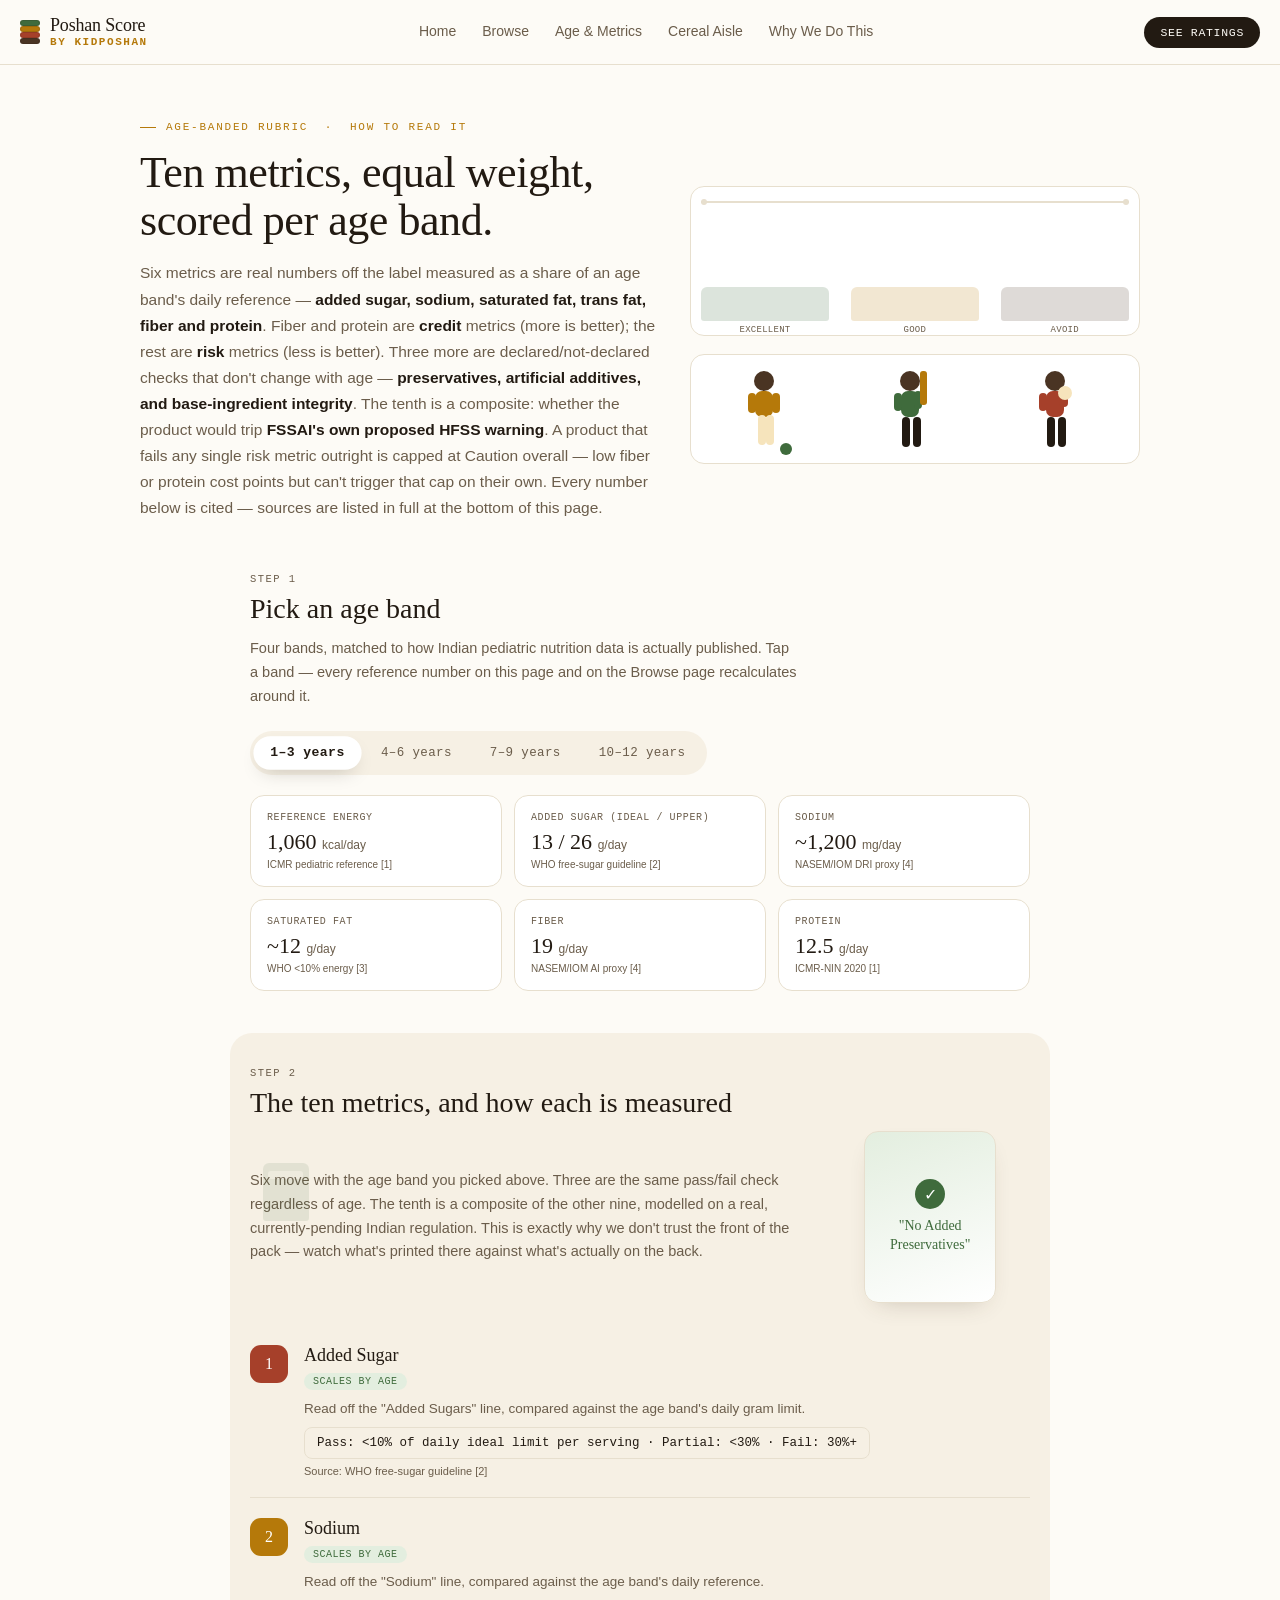
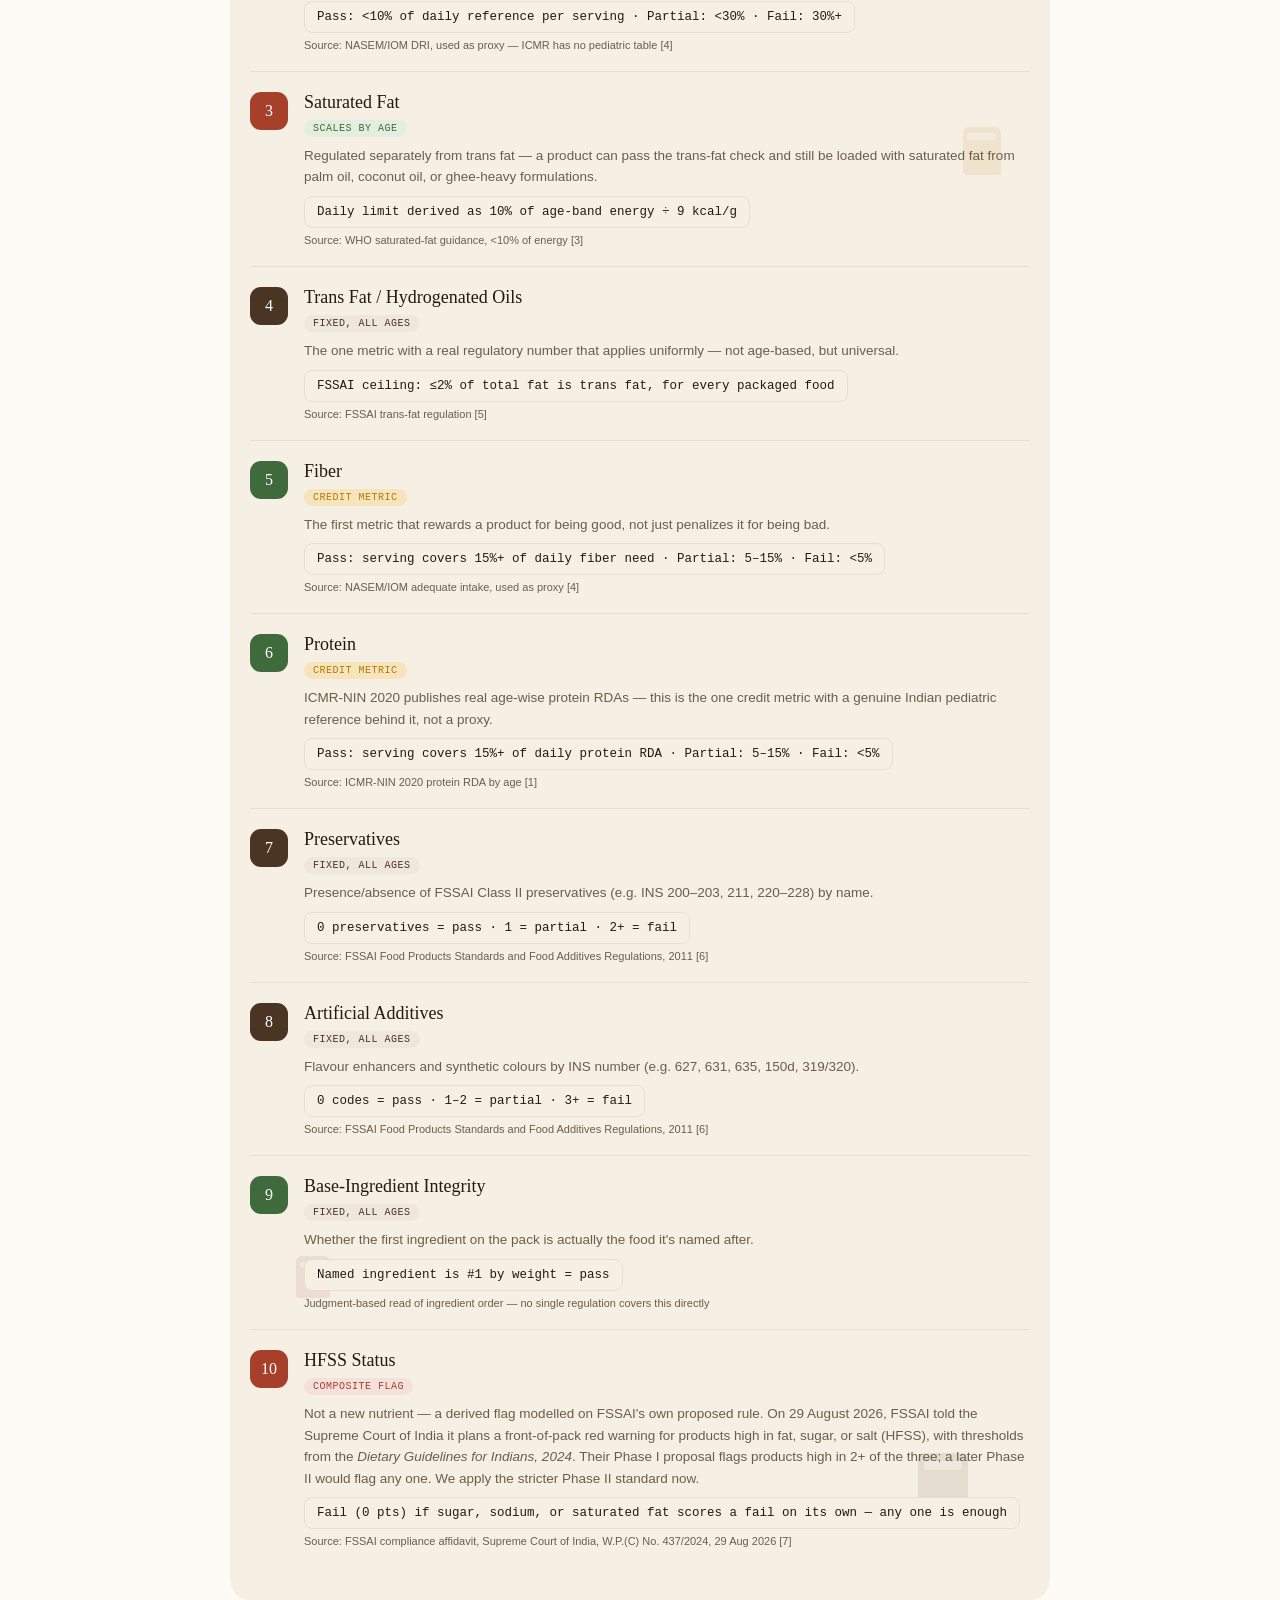
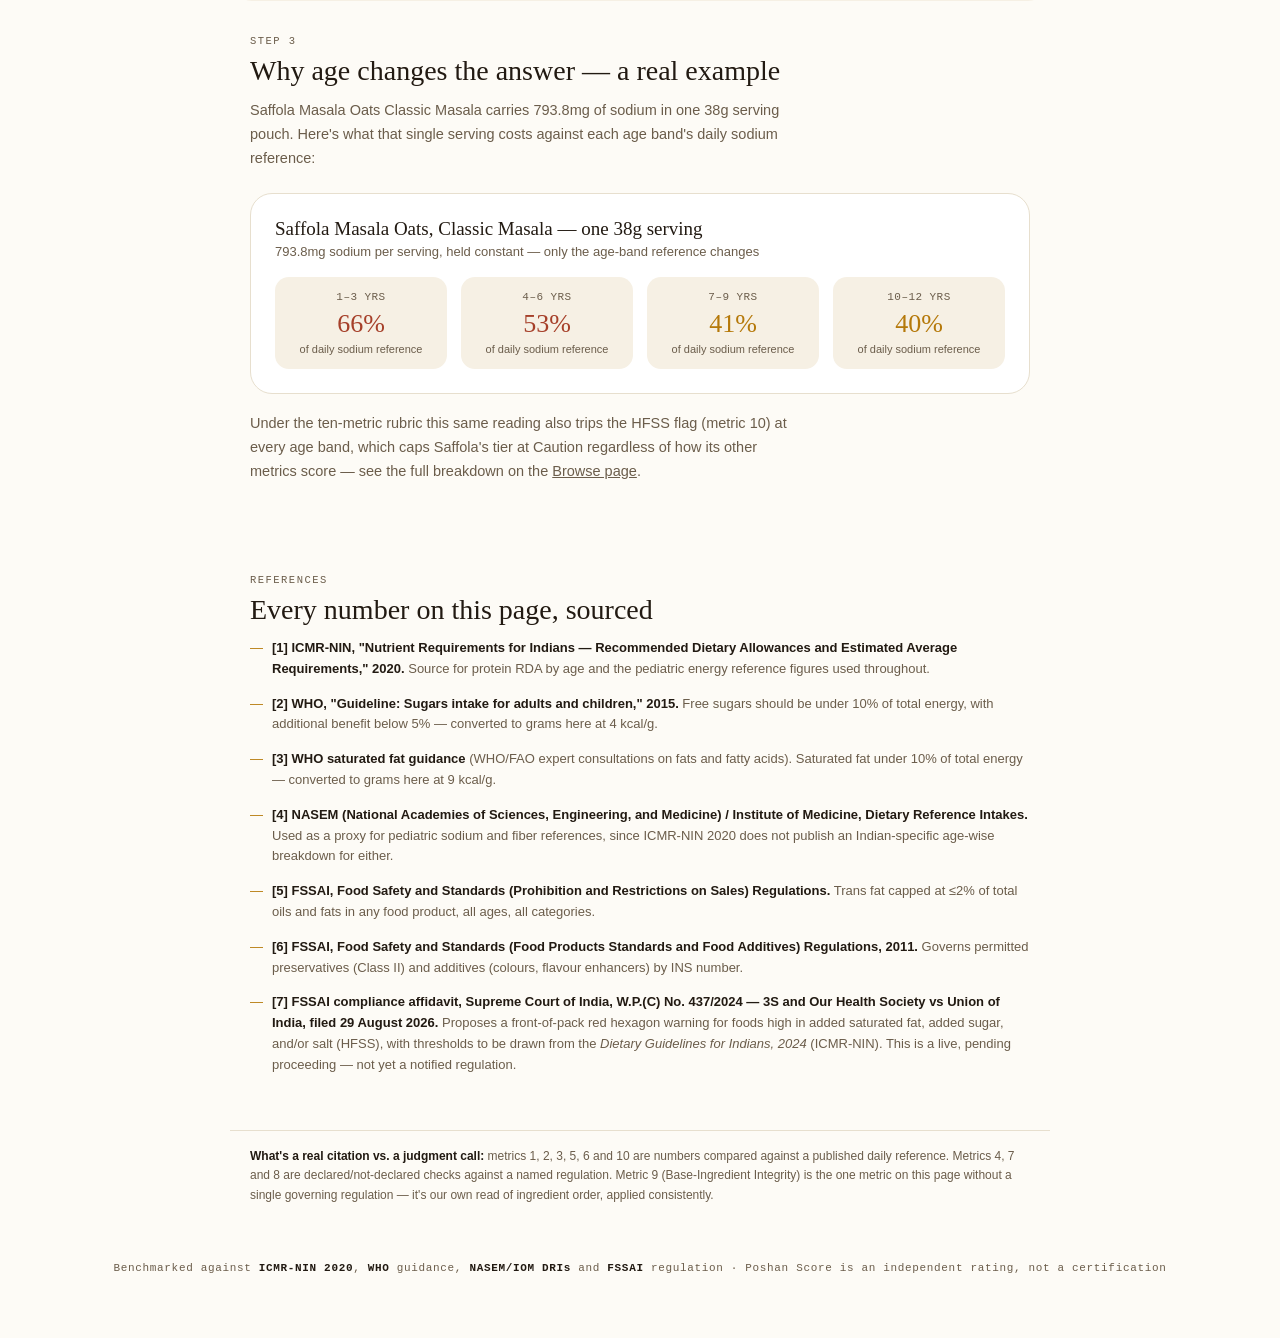
==== commit a9feec0f: "Add files via upload" ====
--- a/age-metrics.html
+++ b/age-metrics.html
@@ -301,6 +301,7 @@
     <a href="index.html">Home</a>
     <a href="browse.html">Browse</a>
     <a href="age-metrics.html">Age &amp; Metrics</a>
+    <a href="cereals.html">Cereal Aisle</a>
     <a href="why-we-do-this.html">Why We Do This</a>
   </div>
   <a class="nav-cta" href="browse.html">See ratings</a>
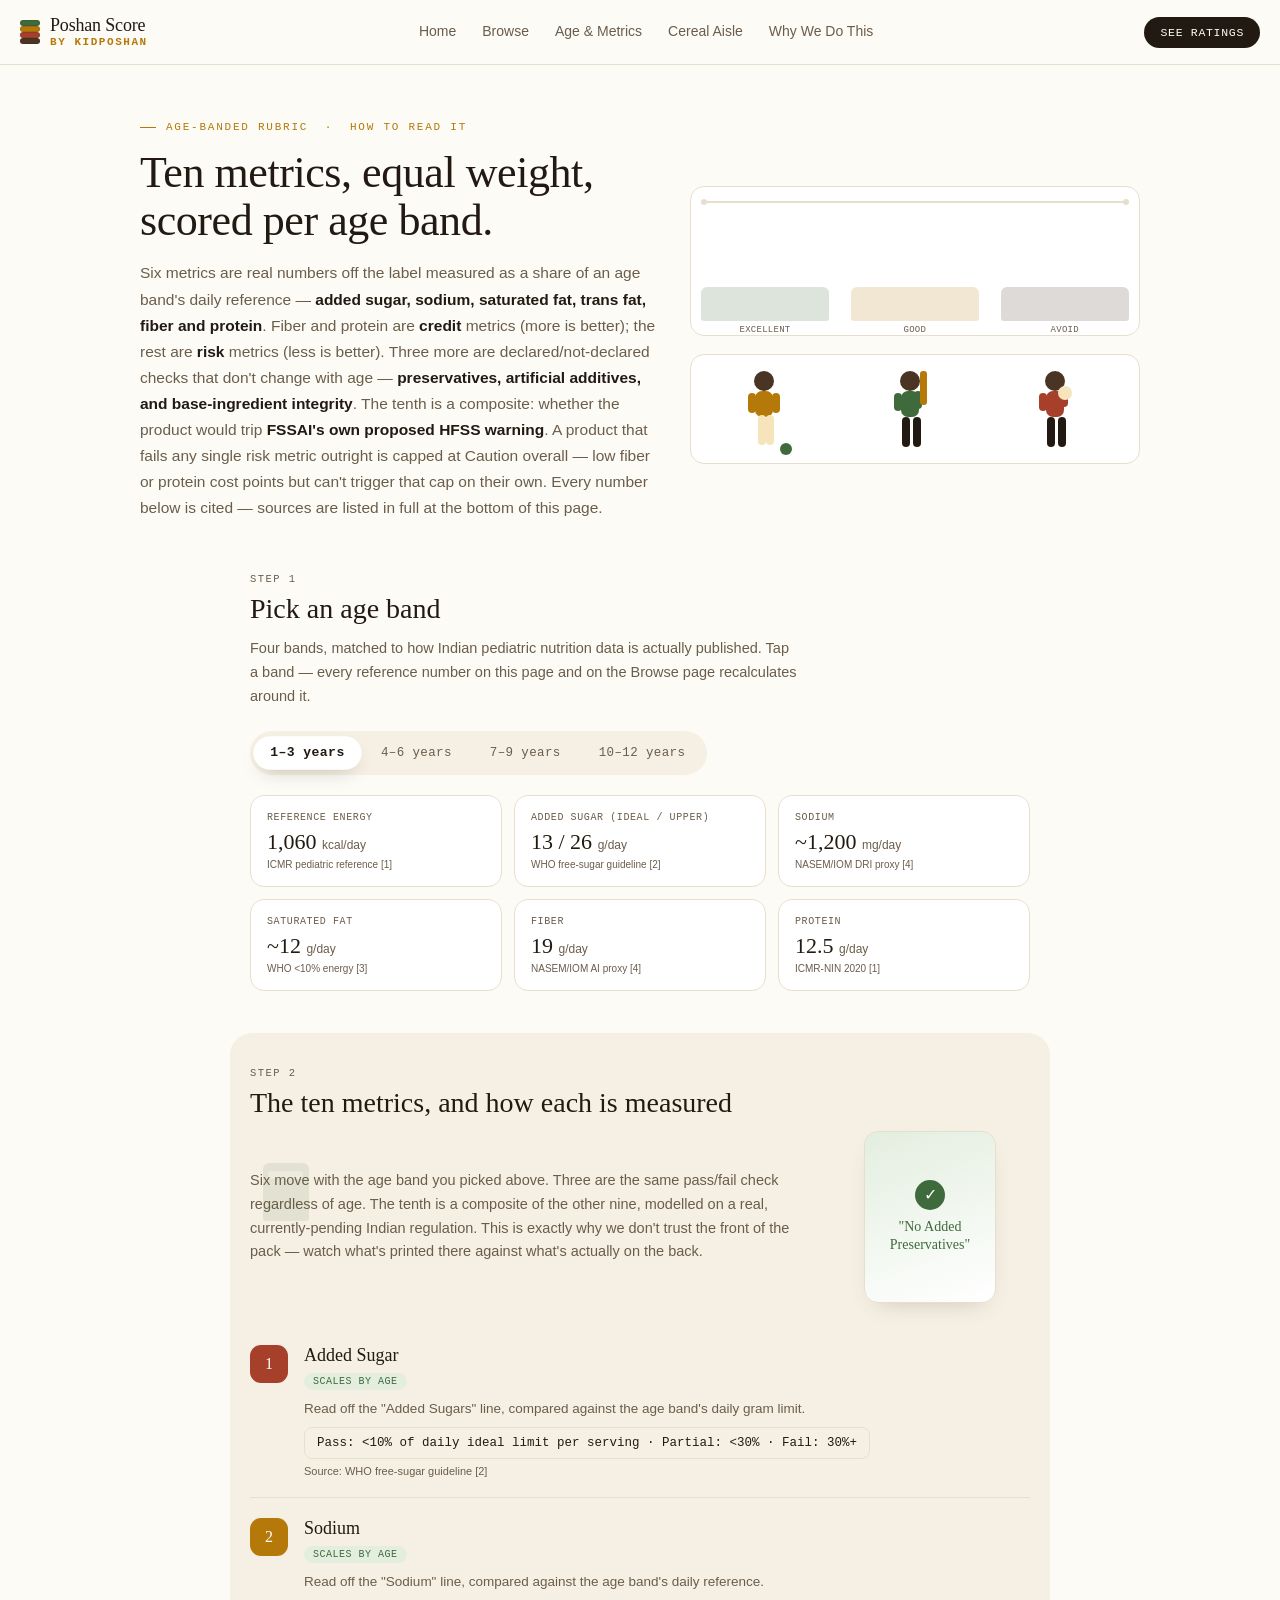
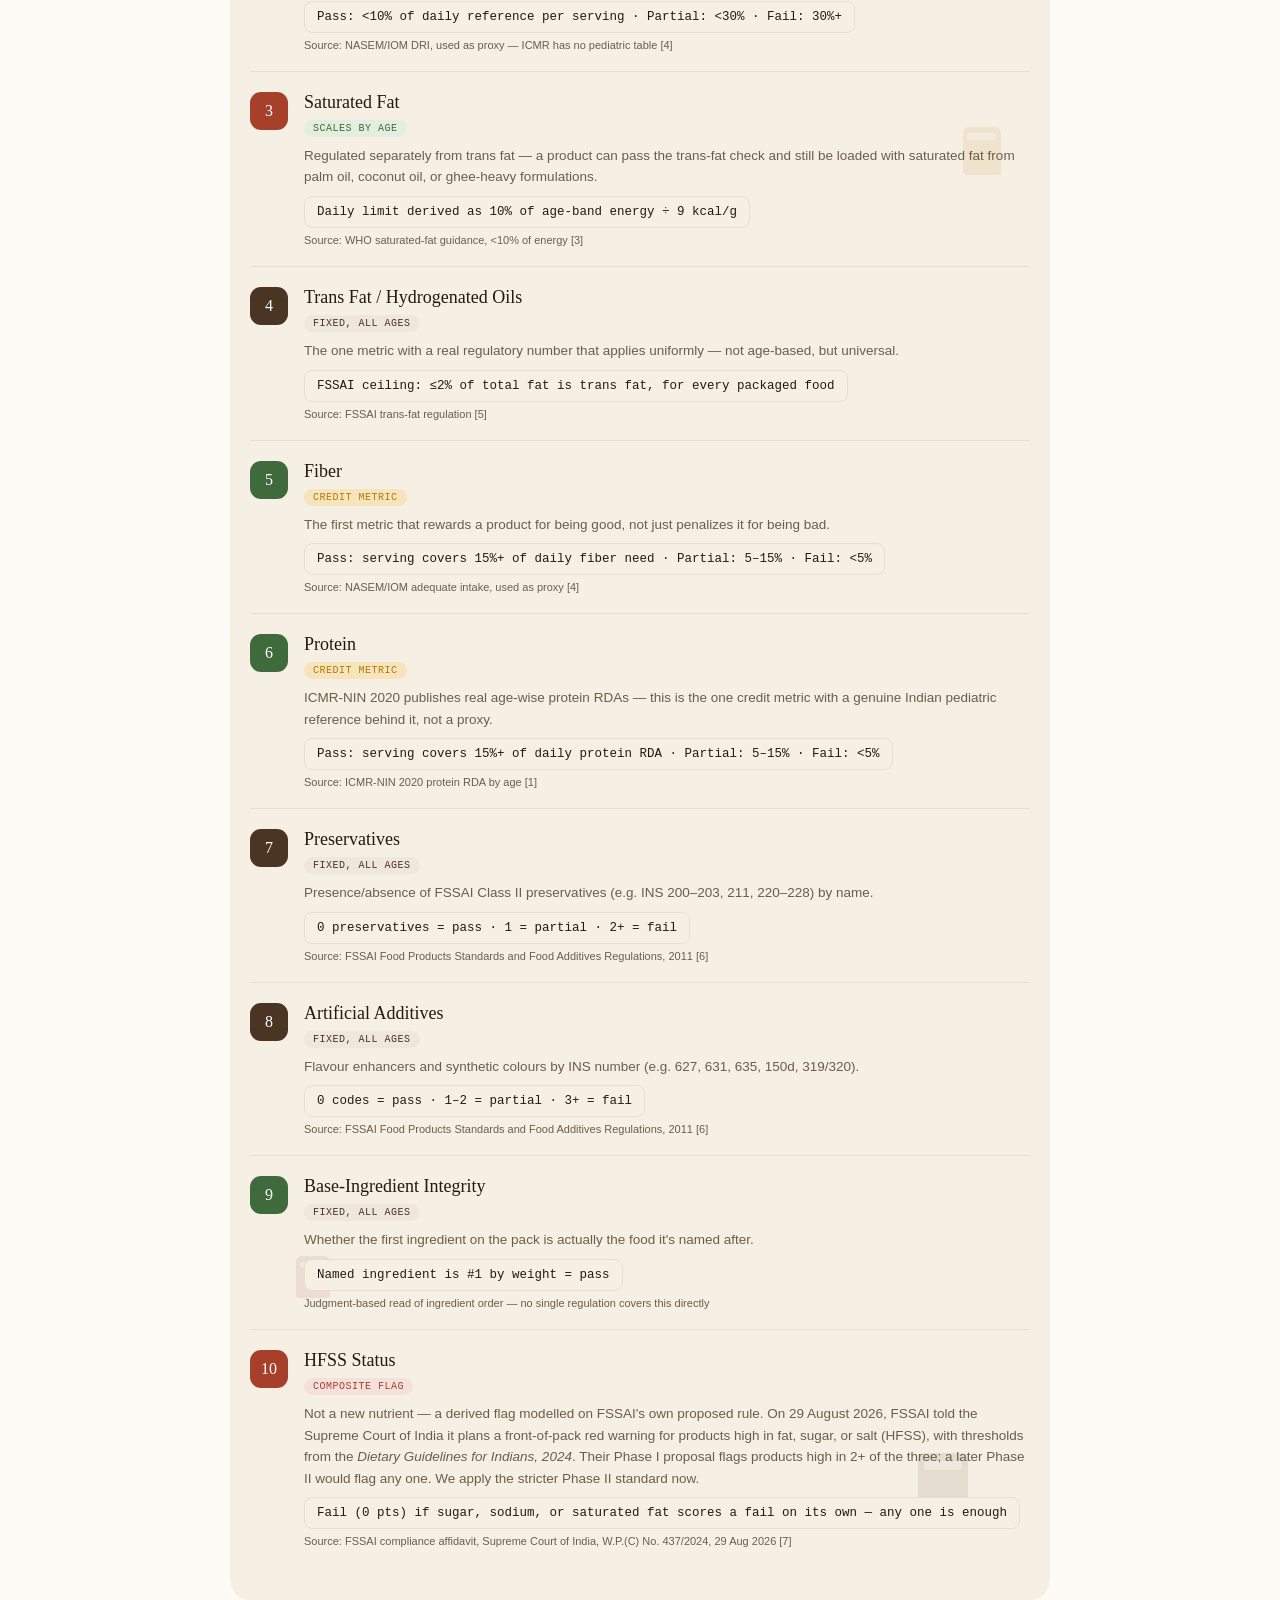
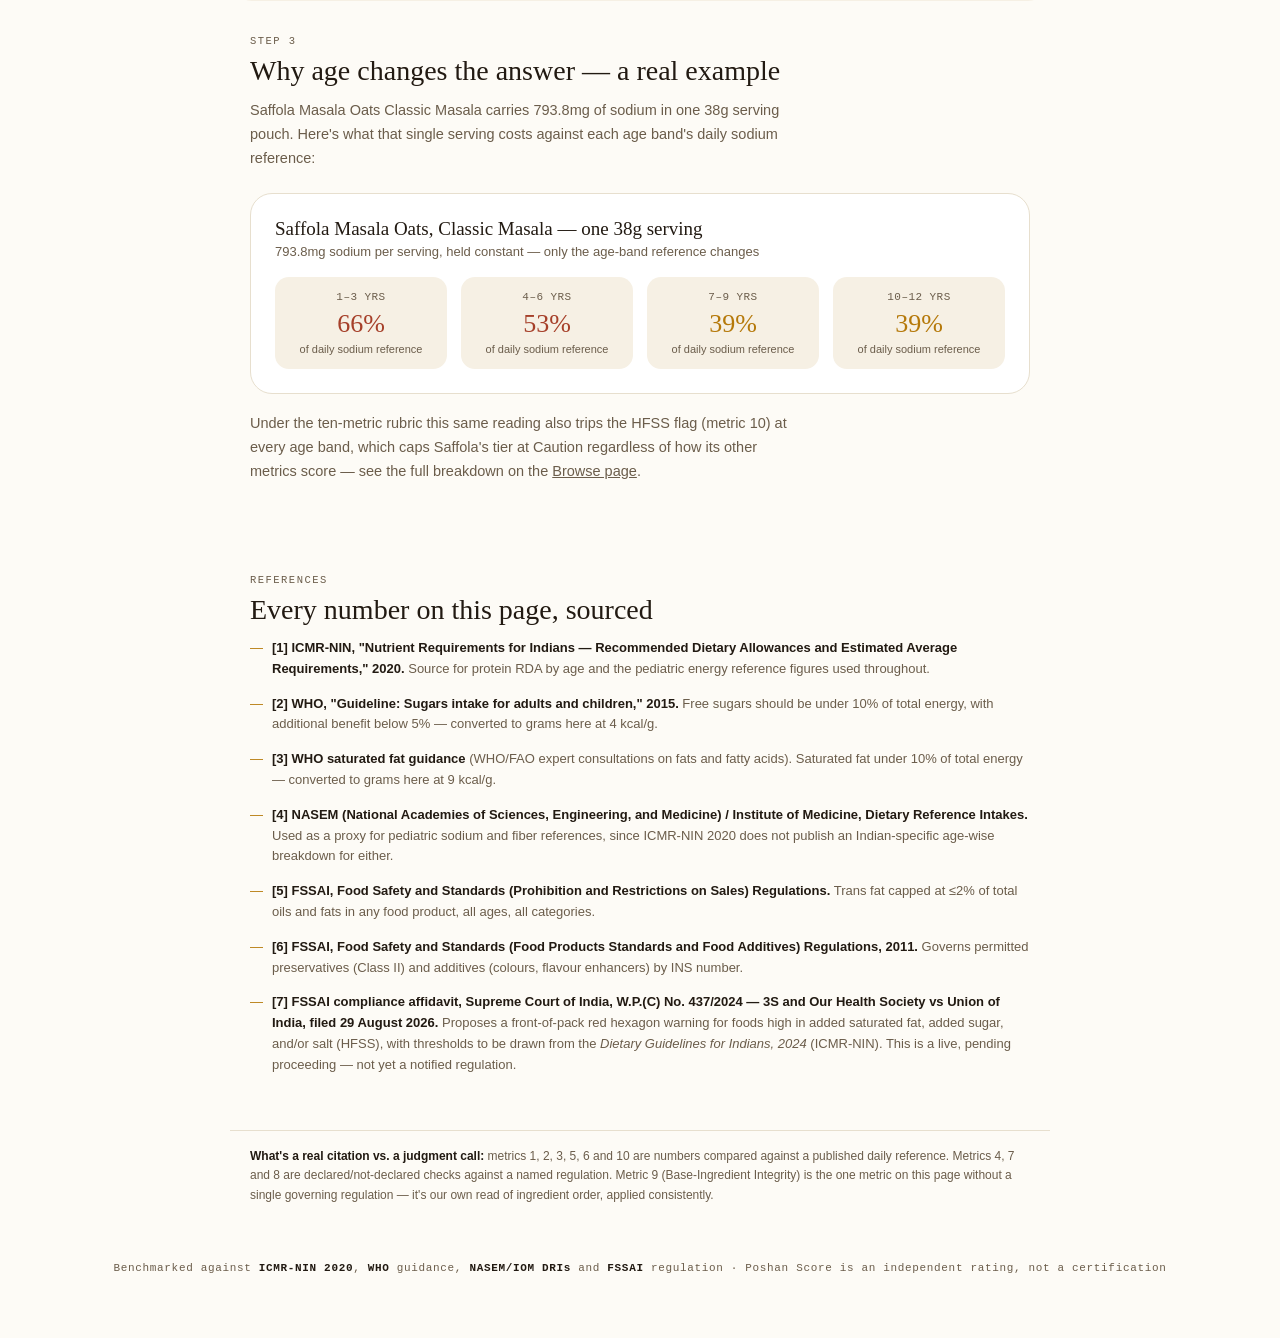
==== commit 610f8698: "Add files via upload" ====
--- a/age-metrics.html
+++ b/age-metrics.html
@@ -55,6 +55,16 @@
   .nav-links a:hover{ color:var(--gold); }
   .nav-links a:hover::after{ transform:scaleX(1); }
   @media(min-width:780px){ .nav-links{ display:flex; } }
+  .hamburger{ display:flex; align-items:center; justify-content:center; width:38px; height:38px; border-radius:10px; border:1px solid var(--line); background:var(--card); cursor:pointer; flex-shrink:0; -webkit-tap-highlight-color:transparent; }
+  .hamburger svg{ width:18px; height:18px; color:var(--ink); }
+  @media(min-width:780px){ .hamburger{ display:none; } }
+
+  .mobile-menu{ display:none; flex-direction:column; padding:4px 20px 14px; background:var(--card); border-bottom:1px solid var(--line); }
+  .mobile-menu.open{ display:flex; }
+  .mobile-menu a{ padding:14px 6px; text-decoration:none; color:var(--ink); font-size:16px; border-bottom:1px solid var(--line); }
+  .mobile-menu a:last-child{ border-bottom:none; }
+  @media(min-width:780px){ .mobile-menu{ display:none !important; } }
+
   .nav-cta{ font-family:var(--font-mono); font-size:11.5px; letter-spacing:0.06em; text-transform:uppercase; background:var(--ink); color:var(--bg); padding:9px 16px; border-radius:100px; text-decoration:none; white-space:nowrap; }
 
   .hero{ max-width:820px; margin:0 auto; padding:52px 20px 10px; }
@@ -304,8 +314,18 @@
     <a href="cereals.html">Cereal Aisle</a>
     <a href="why-we-do-this.html">Why We Do This</a>
   </div>
-  <a class="nav-cta" href="browse.html">See ratings</a>
+  <button class="hamburger" onclick="toggleMobileMenu()" aria-label="Menu" aria-expanded="false">
+    <svg viewBox="0 0 24 24" fill="none" xmlns="http://www.w3.org/2000/svg"><path d="M4 6h16M4 12h16M4 18h16" stroke="currentColor" stroke-width="2" stroke-linecap="round"/></svg>
+  </button>
+    <a class="nav-cta" href="browse.html">See ratings</a>
 </nav>
+<div class="mobile-menu" id="mobileMenu">
+    <a href="index.html">Home</a>
+    <a href="browse.html">Browse</a>
+    <a href="age-metrics.html">Age &amp; Metrics</a>
+    <a href="cereals.html">Cereal Aisle</a>
+    <a href="why-we-do-this.html">Why We Do This</a>
+  </div>
 
 <header class="hero">
   <div class="hero-text">
@@ -699,5 +719,24 @@
   if (exampleEl) countObserver.observe(exampleEl);
 </script>
 
+<script>
+function toggleMobileMenu(){
+  const menu = document.getElementById('mobileMenu');
+  const btn = document.querySelector('.hamburger');
+  const isOpen = menu.classList.toggle('open');
+  if (btn) btn.setAttribute('aria-expanded', isOpen ? 'true' : 'false');
+}
+document.addEventListener('click', (e) => {
+  const menu = document.getElementById('mobileMenu');
+  const btn = document.querySelector('.hamburger');
+  if (!menu || !menu.classList.contains('open')) return;
+  if (menu.contains(e.target) || (btn && btn.contains(e.target))) return;
+  menu.classList.remove('open');
+  if (btn) btn.setAttribute('aria-expanded', 'false');
+});
+document.querySelectorAll('#mobileMenu a').forEach(a => {
+  a.addEventListener('click', () => document.getElementById('mobileMenu').classList.remove('open'));
+});
+</script>
 </body>
 </html>
